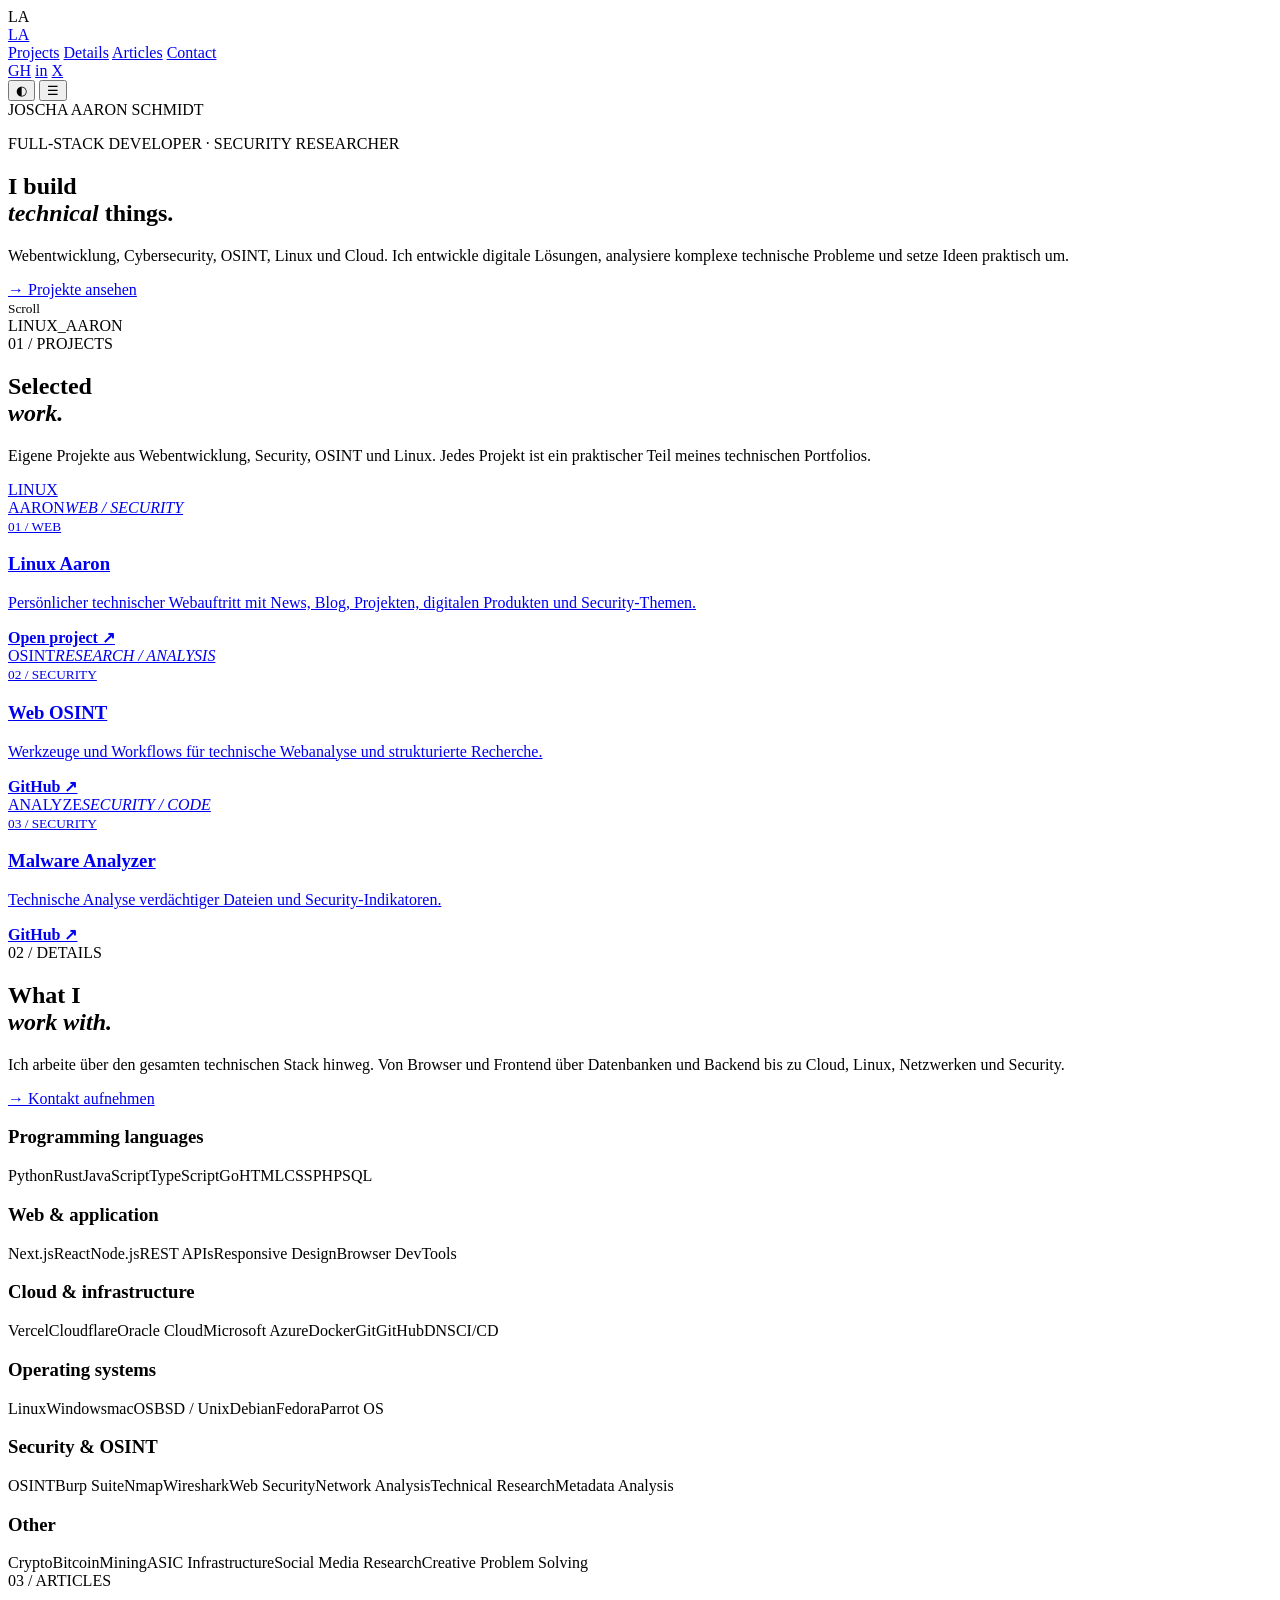
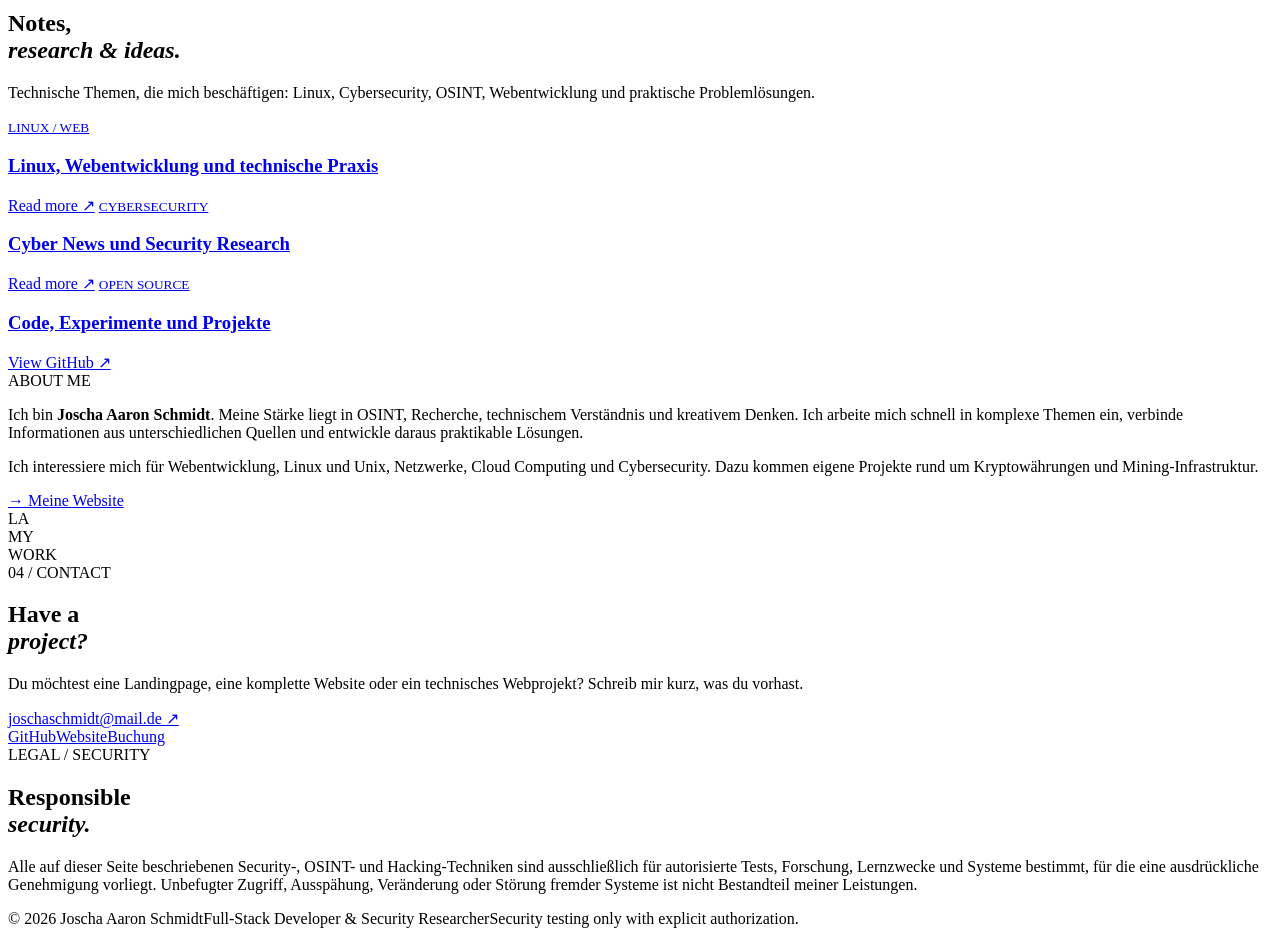
==== index.html @ 1fdc3115 "Add portfolio website" ====
<!doctype html>
<html lang="de">
<head>
  <meta charset="utf-8">
  <meta name="viewport" content="width=device-width,initial-scale=1">
  <meta name="theme-color" content="#101112">
  <meta name="description" content="Joscha Aaron Schmidt — Full-Stack Developer & Security Researcher. Webentwicklung, OSINT, Linux, Cloud und Cybersecurity.">
  <meta name="author" content="Joscha Aaron Schmidt">
  <meta property="og:title" content="Joscha Aaron Schmidt — Full-Stack Developer & Security Researcher">
  <meta property="og:description" content="Webentwicklung, Cybersecurity, OSINT, Linux, Cloud und technische Projekte.">
  <meta property="og:type" content="website">
  <title>Joscha Aaron Schmidt — Full-Stack Developer & Security Researcher</title>
  <link rel="stylesheet" href="style.css">
</head>
<body>
  <div class="loader" aria-hidden="true"><span>LA</span></div>
  <div class="grain" aria-hidden="true"></div>

  <aside class="sidebar">
    <a class="logo" href="#home" aria-label="Startseite">LA</a>
    <nav class="side-nav" aria-label="Navigation">
      <a class="active" href="#projects"><span>Projects</span></a>
      <a href="#details"><span>Details</span></a>
      <a href="#articles"><span>Articles</span></a>
      <a href="#contact"><span>Contact</span></a>
    </nav>
    <div class="socials">
      <a href="https://github.com/linuxaaron" target="_blank" rel="noopener noreferrer" aria-label="GitHub">GH</a>
      <a href="https://www.linkedin.com/" target="_blank" rel="noopener noreferrer" aria-label="LinkedIn">in</a>
      <a href="https://x.com/" target="_blank" rel="noopener noreferrer" aria-label="X">X</a>
    </div>
  </aside>

  <button class="theme-toggle" type="button" aria-label="Farbschema wechseln">◐</button>
  <button class="mobile-menu" type="button" aria-label="Menü öffnen" aria-expanded="false">☰</button>

  <main id="home">
    <section class="intro screen" aria-labelledby="intro-title">
      <div class="intro-name"><span>JOSCHA AARON SCHMIDT</span></div>
      <div class="intro-center">
        <p class="micro">FULL-STACK DEVELOPER · SECURITY RESEARCHER</p>
        <h1 id="intro-title">I build<br><em>technical</em> things.</h1>
        <p class="intro-copy">Webentwicklung, Cybersecurity, OSINT, Linux und Cloud. Ich entwickle digitale Lösungen, analysiere komplexe technische Probleme und setze Ideen praktisch um.</p>
        <a class="text-link" href="#projects">→ Projekte ansehen</a>
      </div>
      <div class="scroll-hint"><span></span><small>Scroll</small></div>
      <div class="vertical-word">LINUX_AARON</div>
    </section>

    <section id="projects" class="section projects">
      <div class="section-title"><span class="line"></span><span>01 / PROJECTS</span></div>
      <div class="section-grid">
        <div class="section-copy"><h2>Selected<br><em>work.</em></h2><p>Eigene Projekte aus Webentwicklung, Security, OSINT und Linux. Jedes Projekt ist ein praktischer Teil meines technischen Portfolios.</p></div>
        <div class="project-list">
          <a class="project project-main" href="https://linuxaaron.dpdns.org" target="_blank" rel="noopener noreferrer"><div class="project-art art-cyber"><span>LINUX<br>AARON</span><i>WEB / SECURITY</i></div><div class="project-meta"><small>01 / WEB</small><h3>Linux Aaron</h3><p>Persönlicher technischer Webauftritt mit News, Blog, Projekten, digitalen Produkten und Security-Themen.</p><b>Open project ↗</b></div></a>
          <a class="project" href="https://github.com/linuxaaron/web-osint" target="_blank" rel="noopener noreferrer"><div class="project-art art-osint"><span>OSINT</span><i>RESEARCH / ANALYSIS</i></div><div class="project-meta"><small>02 / SECURITY</small><h3>Web OSINT</h3><p>Werkzeuge und Workflows für technische Webanalyse und strukturierte Recherche.</p><b>GitHub ↗</b></div></a>
          <a class="project" href="https://github.com/linuxaaron/malware-analyzer" target="_blank" rel="noopener noreferrer"><div class="project-art art-malware"><span>ANALYZE</span><i>SECURITY / CODE</i></div><div class="project-meta"><small>03 / SECURITY</small><h3>Malware Analyzer</h3><p>Technische Analyse verdächtiger Dateien und Security-Indikatoren.</p><b>GitHub ↗</b></div></a>
        </div>
      </div>
    </section>

    <section id="details" class="section details">
      <div class="section-title"><span class="line"></span><span>02 / DETAILS</span></div>
      <div class="details-layout">
        <div><h2>What I<br><em>work with.</em></h2><p class="large-copy">Ich arbeite über den gesamten technischen Stack hinweg. Von Browser und Frontend über Datenbanken und Backend bis zu Cloud, Linux, Netzwerken und Security.</p><a class="text-link" href="#contact">→ Kontakt aufnehmen</a></div>
        <div class="skills">
          <div class="skill-block"><h3>Programming languages</h3><div class="skill-tags"><span>Python</span><span>Rust</span><span>JavaScript</span><span>TypeScript</span><span>Go</span><span>HTML</span><span>CSS</span><span>PHP</span><span>SQL</span></div></div>
          <div class="skill-block"><h3>Web & application</h3><div class="skill-tags"><span>Next.js</span><span>React</span><span>Node.js</span><span>REST APIs</span><span>Responsive Design</span><span>Browser DevTools</span></div></div>
          <div class="skill-block"><h3>Cloud & infrastructure</h3><div class="skill-tags"><span>Vercel</span><span>Cloudflare</span><span>Oracle Cloud</span><span>Microsoft Azure</span><span>Docker</span><span>Git</span><span>GitHub</span><span>DNS</span><span>CI/CD</span></div></div>
          <div class="skill-block"><h3>Operating systems</h3><div class="skill-tags"><span>Linux</span><span>Windows</span><span>macOS</span><span>BSD / Unix</span><span>Debian</span><span>Fedora</span><span>Parrot OS</span></div></div>
          <div class="skill-block"><h3>Security & OSINT</h3><div class="skill-tags"><span>OSINT</span><span>Burp Suite</span><span>Nmap</span><span>Wireshark</span><span>Web Security</span><span>Network Analysis</span><span>Technical Research</span><span>Metadata Analysis</span></div></div>
          <div class="skill-block"><h3>Other</h3><div class="skill-tags"><span>Crypto</span><span>Bitcoin</span><span>Mining</span><span>ASIC Infrastructure</span><span>Social Media Research</span><span>Creative Problem Solving</span></div></div>
        </div>
      </div>
    </section>

    <section id="articles" class="section articles">
      <div class="section-title"><span class="line"></span><span>03 / ARTICLES</span></div>
      <div class="article-layout">
        <div><h2>Notes,<br><em>research & ideas.</em></h2><p>Technische Themen, die mich beschäftigen: Linux, Cybersecurity, OSINT, Webentwicklung und praktische Problemlösungen.</p></div>
        <div class="article-list">
          <a href="https://linuxaaron.dpdns.org/blog" target="_blank" rel="noopener noreferrer"><small>LINUX / WEB</small><h3>Linux, Webentwicklung und technische Praxis</h3><span>Read more ↗</span></a>
          <a href="https://linuxaaron.dpdns.org/news" target="_blank" rel="noopener noreferrer"><small>CYBERSECURITY</small><h3>Cyber News und Security Research</h3><span>Read more ↗</span></a>
          <a href="https://github.com/linuxaaron" target="_blank" rel="noopener noreferrer"><small>OPEN SOURCE</small><h3>Code, Experimente und Projekte</h3><span>View GitHub ↗</span></a>
        </div>
      </div>
    </section>

    <section class="section about-me">
      <div class="about-layout"><div><div class="section-title"><span class="line"></span><span>ABOUT ME</span></div><p class="about-text">Ich bin <strong>Joscha Aaron Schmidt</strong>. Meine Stärke liegt in OSINT, Recherche, technischem Verständnis und kreativem Denken. Ich arbeite mich schnell in komplexe Themen ein, verbinde Informationen aus unterschiedlichen Quellen und entwickle daraus praktikable Lösungen.</p><p class="about-text">Ich interessiere mich für Webentwicklung, Linux und Unix, Netzwerke, Cloud Computing und Cybersecurity. Dazu kommen eigene Projekte rund um Kryptowährungen und Mining-Infrastruktur.</p><a class="text-link" href="https://joschaschmidt.com" target="_blank" rel="noopener noreferrer">→ Meine Website</a></div><div class="portrait-card"><div class="portrait-placeholder"><span>LA</span></div><div class="portrait-word">MY<br>WORK</div></div></div>
    </section>

    <section id="contact" class="section contact"><div class="contact-inner"><div class="section-title"><span class="line"></span><span>04 / CONTACT</span></div><h2>Have a<br><em>project?</em></h2><p>Du möchtest eine Landingpage, eine komplette Website oder ein technisches Webprojekt? Schreib mir kurz, was du vorhast.</p><a class="contact-link" href="mailto:joschaschmidt@mail.de">joschaschmidt@mail.de <span>↗</span></a><div class="contact-links"><a href="https://github.com/linuxaaron" target="_blank" rel="noopener noreferrer">GitHub</a><a href="https://joschaschmidt.com" target="_blank" rel="noopener noreferrer">Website</a><a href="https://linuxaaron.dpdns.org/buchung" target="_blank" rel="noopener noreferrer">Buchung</a></div></div></section>

    <section class="legal"><div class="section-title"><span class="line"></span><span>LEGAL / SECURITY</span></div><h2>Responsible<br><em>security.</em></h2><p>Alle auf dieser Seite beschriebenen Security-, OSINT- und Hacking-Techniken sind ausschließlich für autorisierte Tests, Forschung, Lernzwecke und Systeme bestimmt, für die eine ausdrückliche Genehmigung vorliegt. Unbefugter Zugriff, Ausspähung, Veränderung oder Störung fremder Systeme ist nicht Bestandteil meiner Leistungen.</p></section>

    <footer class="footer"><span>© 2026 Joscha Aaron Schmidt</span><span>Full-Stack Developer & Security Researcher</span><span>Security testing only with explicit authorization.</span></footer>
  </main>
  <script src="script.js"></script>
</body>
</html>
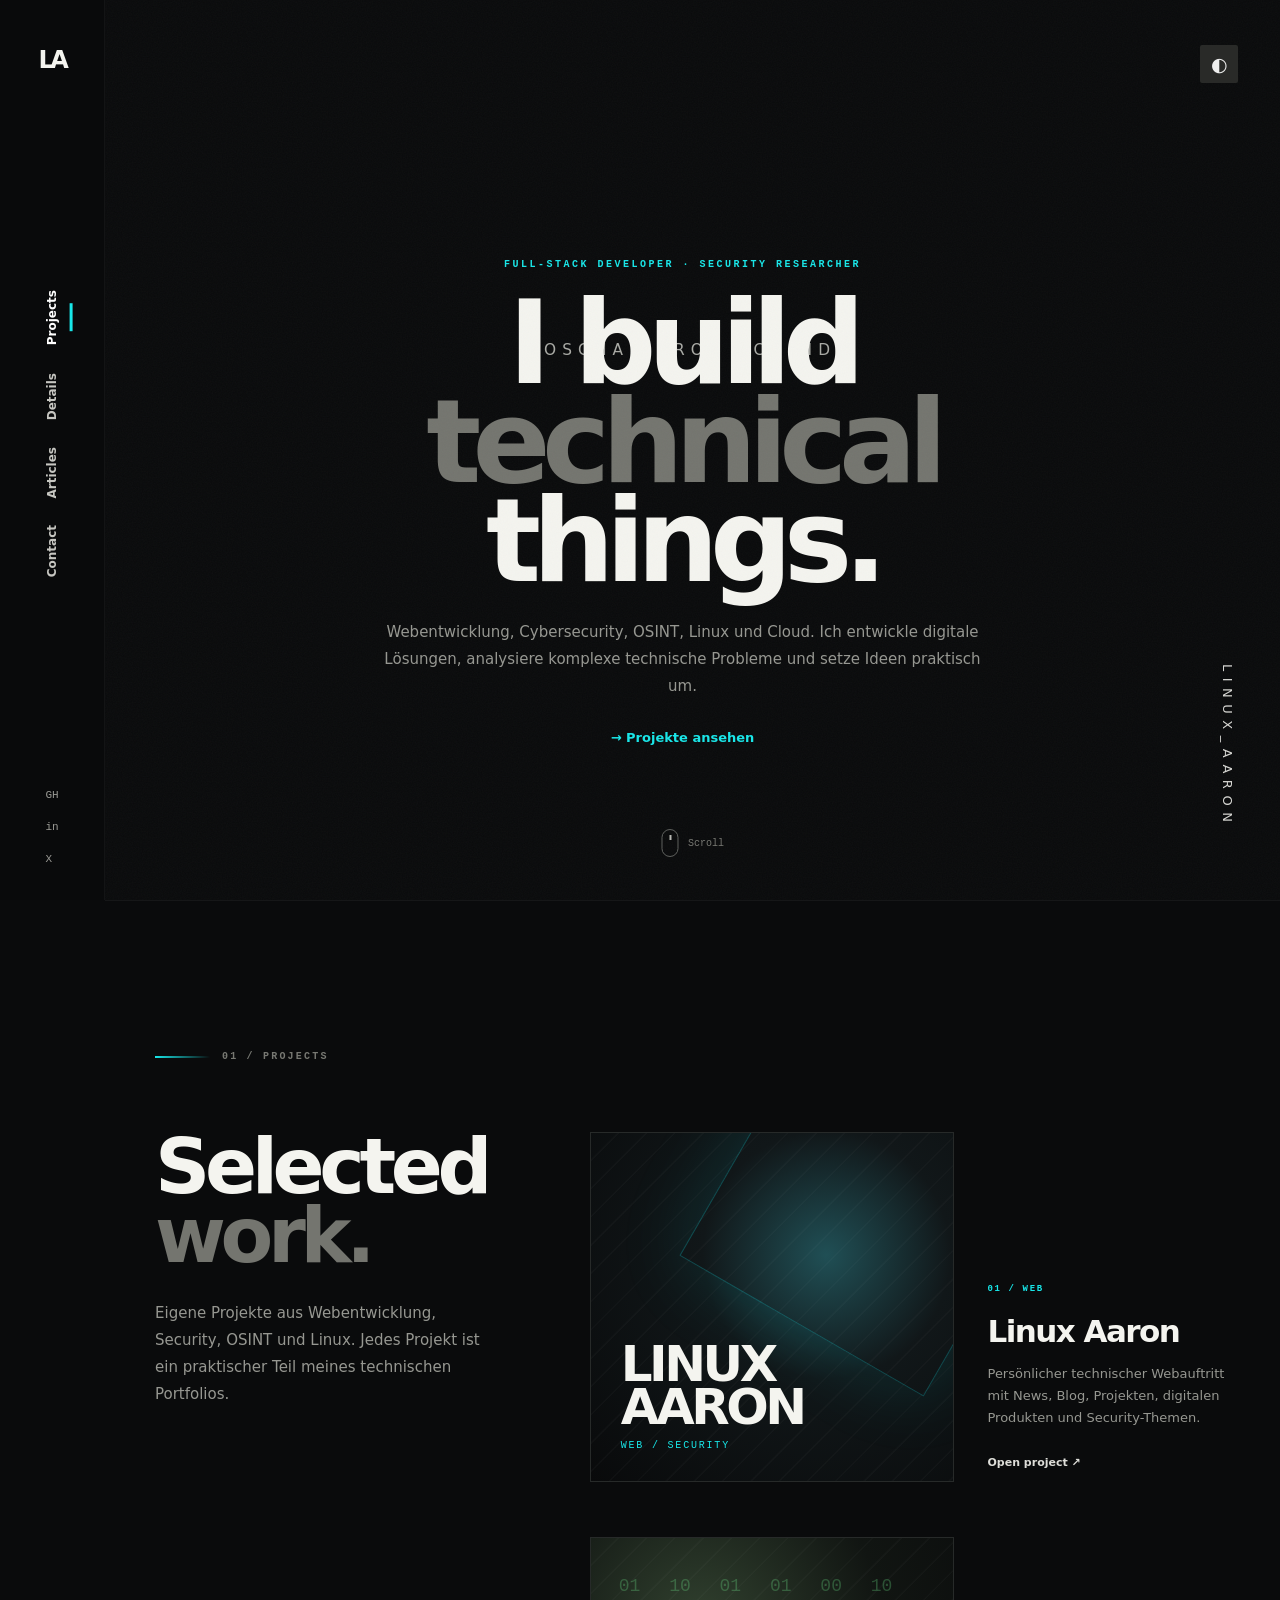
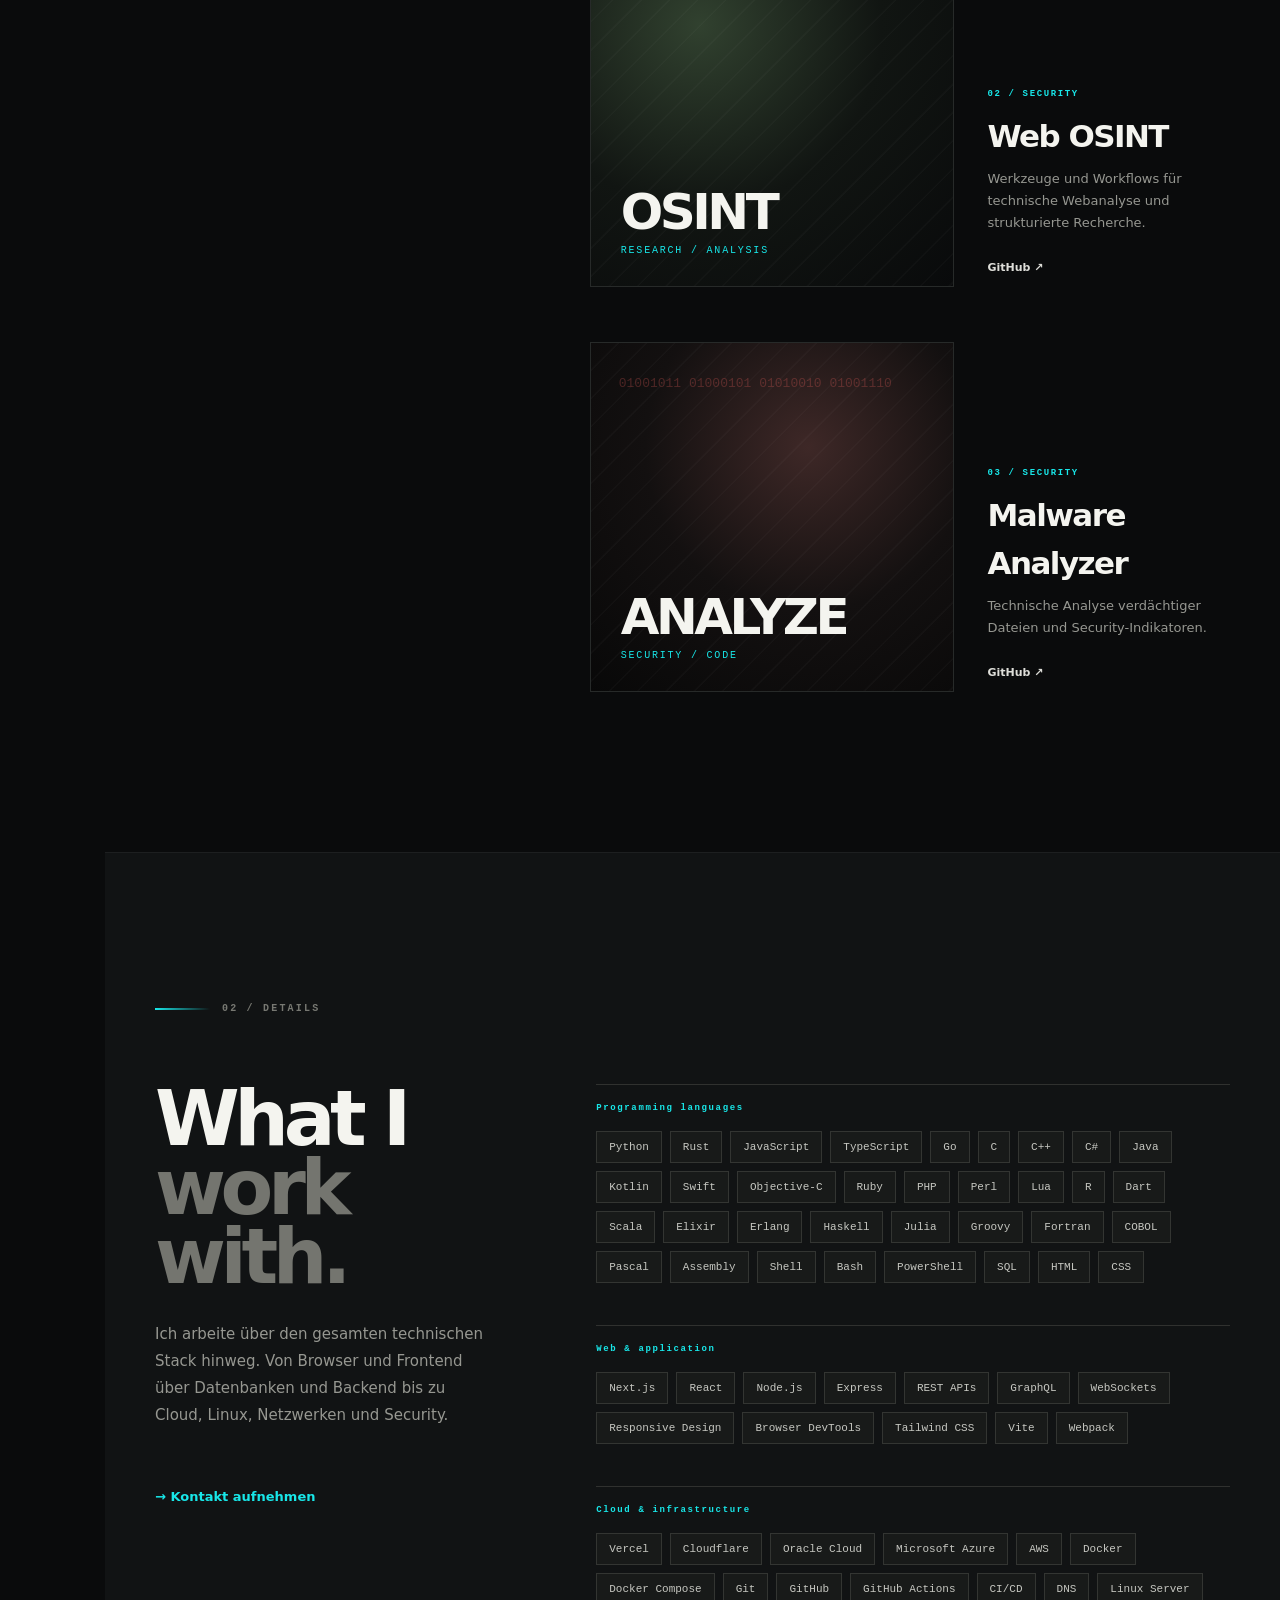
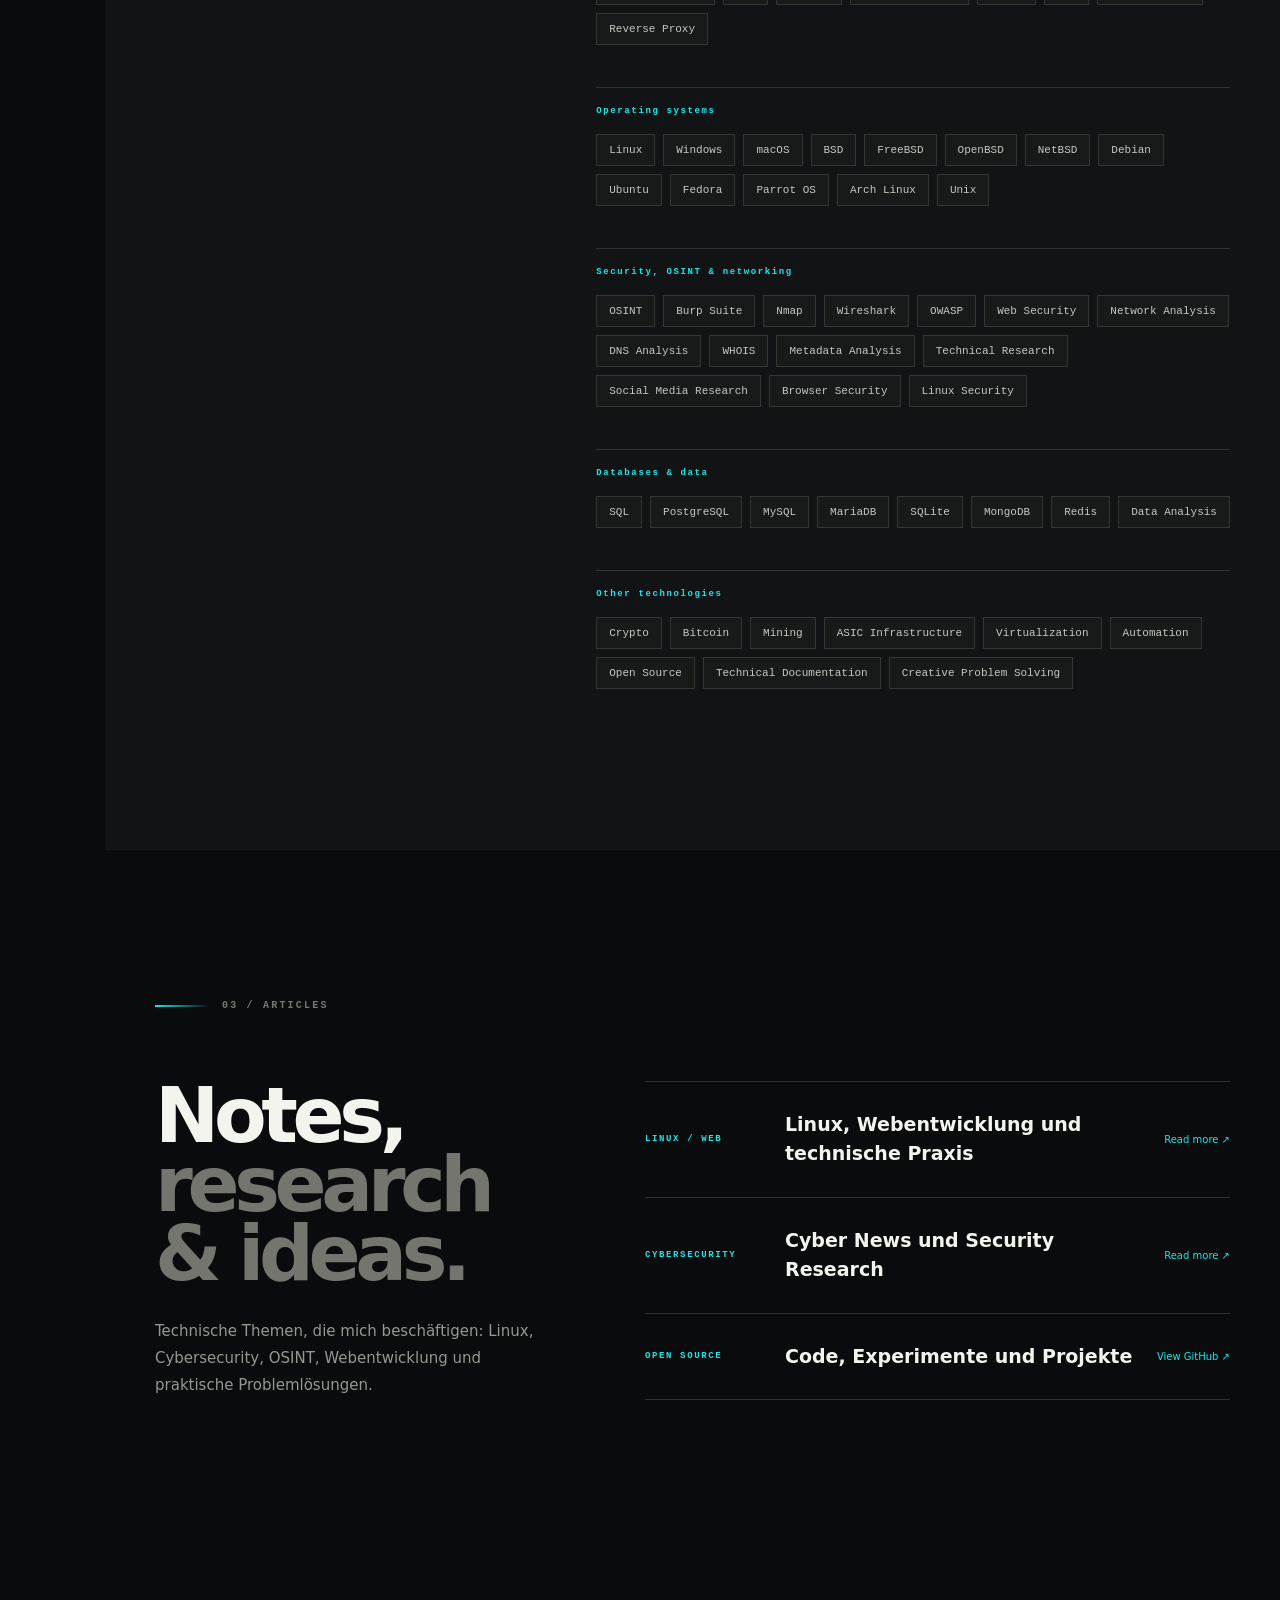
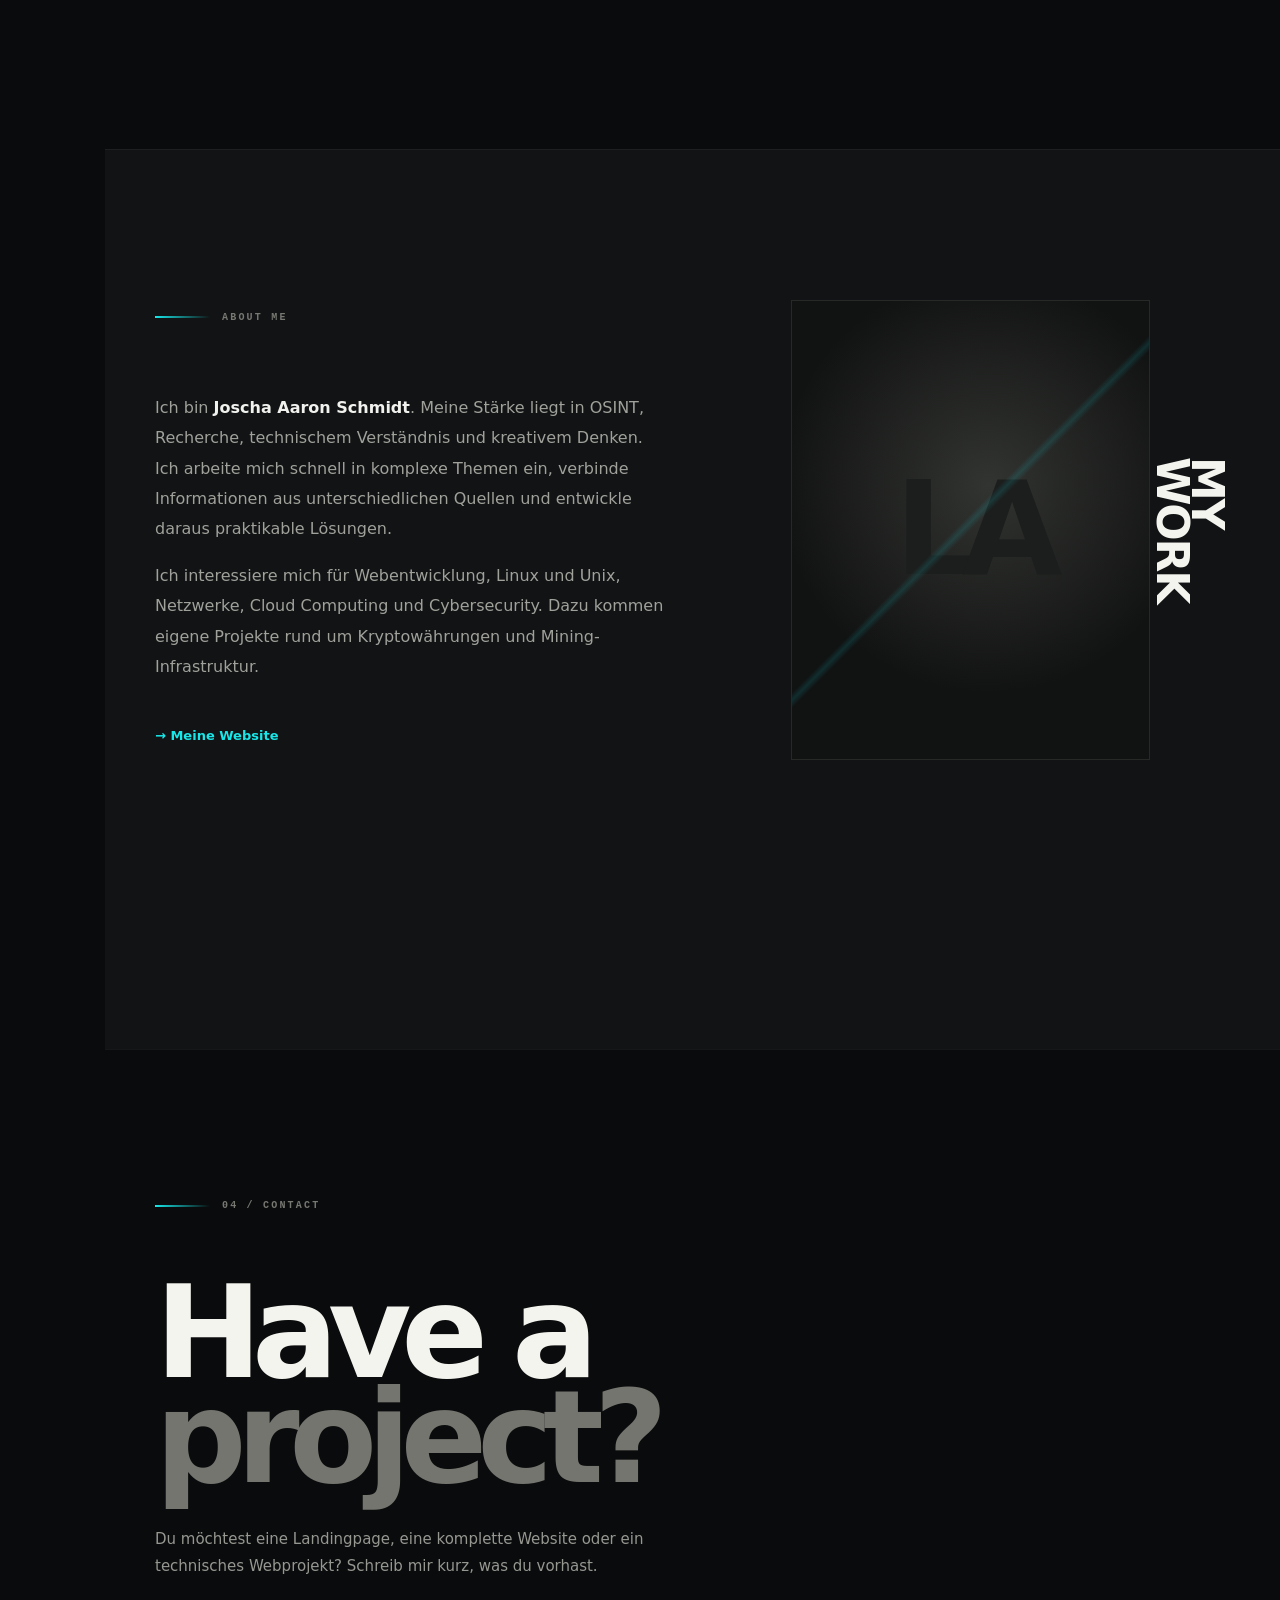
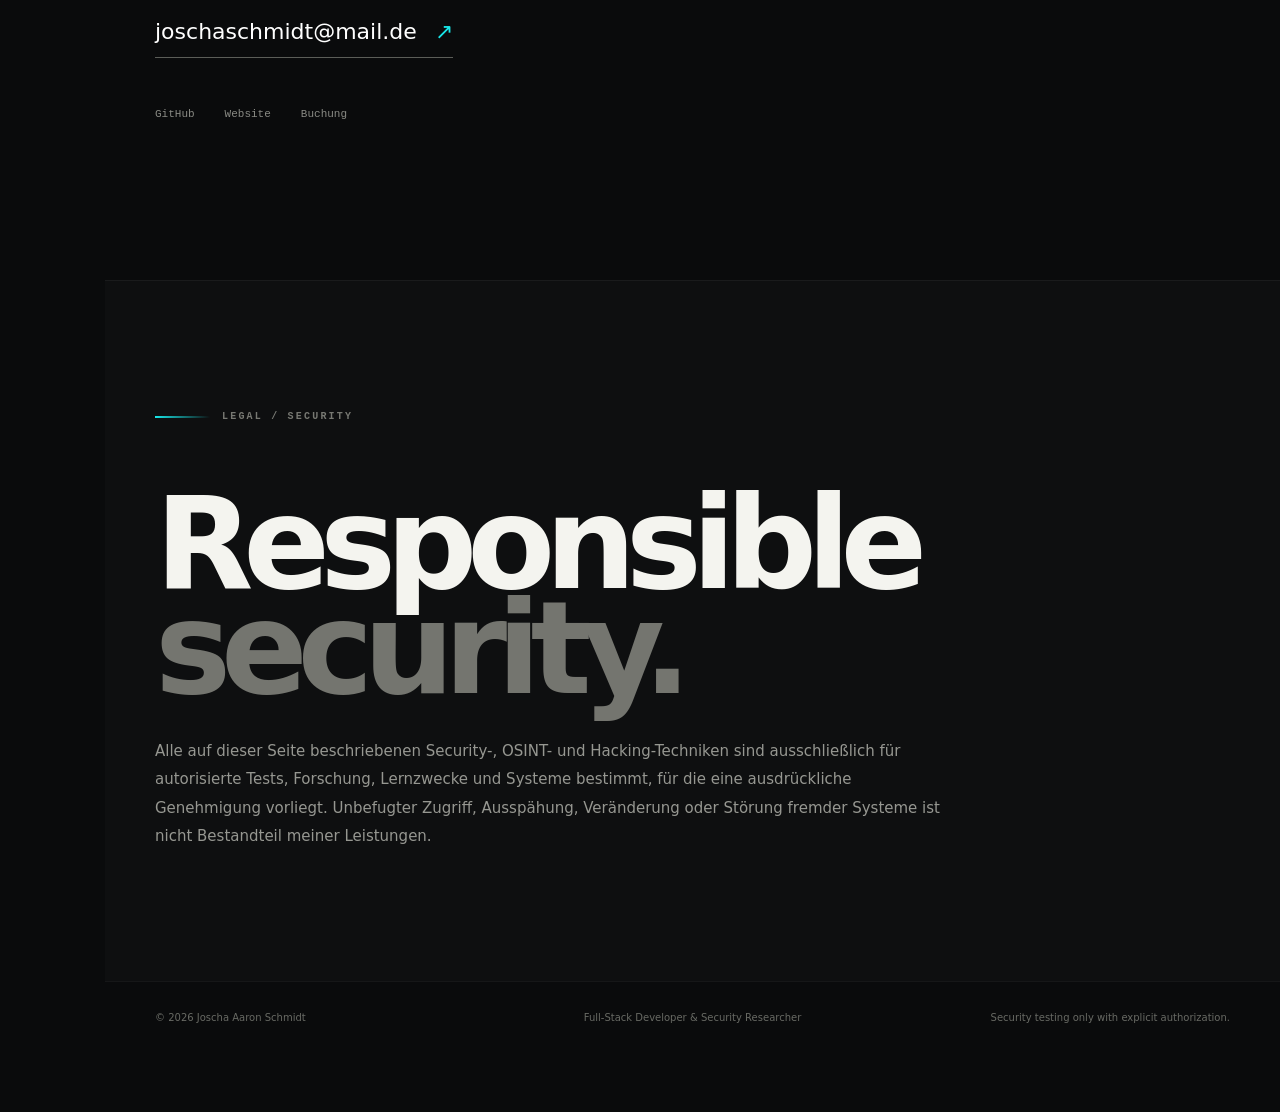
==== commit 71beecd0: "feat: expand complete technology stack and portfolio content" ====
--- a/index.html
+++ b/index.html
@@ -1,101 +1,27 @@
 <!doctype html>
 <html lang="de">
 <head>
-  <meta charset="utf-8">
-  <meta name="viewport" content="width=device-width,initial-scale=1">
-  <meta name="theme-color" content="#101112">
-  <meta name="description" content="Joscha Aaron Schmidt — Full-Stack Developer & Security Researcher. Webentwicklung, OSINT, Linux, Cloud und Cybersecurity.">
-  <meta name="author" content="Joscha Aaron Schmidt">
-  <meta property="og:title" content="Joscha Aaron Schmidt — Full-Stack Developer & Security Researcher">
-  <meta property="og:description" content="Webentwicklung, Cybersecurity, OSINT, Linux, Cloud und technische Projekte.">
-  <meta property="og:type" content="website">
-  <title>Joscha Aaron Schmidt — Full-Stack Developer & Security Researcher</title>
-  <link rel="stylesheet" href="style.css">
+<meta charset="utf-8"><meta name="viewport" content="width=device-width,initial-scale=1"><meta name="theme-color" content="#0a0b0c"><meta name="description" content="Joscha Aaron Schmidt — Full-Stack Developer & Security Researcher. Webentwicklung, OSINT, Linux, Cloud und Cybersecurity."><meta name="author" content="Joscha Aaron Schmidt"><meta property="og:title" content="Joscha Aaron Schmidt — Full-Stack Developer & Security Researcher"><meta property="og:description" content="Webentwicklung, Cybersecurity, OSINT, Linux, Cloud und technische Projekte."><meta property="og:type" content="website"><title>Joscha Aaron Schmidt — Full-Stack Developer & Security Researcher</title><link rel="stylesheet" href="style.css">
 </head>
 <body>
-  <div class="loader" aria-hidden="true"><span>LA</span></div>
-  <div class="grain" aria-hidden="true"></div>
-
-  <aside class="sidebar">
-    <a class="logo" href="#home" aria-label="Startseite">LA</a>
-    <nav class="side-nav" aria-label="Navigation">
-      <a class="active" href="#projects"><span>Projects</span></a>
-      <a href="#details"><span>Details</span></a>
-      <a href="#articles"><span>Articles</span></a>
-      <a href="#contact"><span>Contact</span></a>
-    </nav>
-    <div class="socials">
-      <a href="https://github.com/linuxaaron" target="_blank" rel="noopener noreferrer" aria-label="GitHub">GH</a>
-      <a href="https://www.linkedin.com/" target="_blank" rel="noopener noreferrer" aria-label="LinkedIn">in</a>
-      <a href="https://x.com/" target="_blank" rel="noopener noreferrer" aria-label="X">X</a>
-    </div>
-  </aside>
-
-  <button class="theme-toggle" type="button" aria-label="Farbschema wechseln">◐</button>
-  <button class="mobile-menu" type="button" aria-label="Menü öffnen" aria-expanded="false">☰</button>
-
-  <main id="home">
-    <section class="intro screen" aria-labelledby="intro-title">
-      <div class="intro-name"><span>JOSCHA AARON SCHMIDT</span></div>
-      <div class="intro-center">
-        <p class="micro">FULL-STACK DEVELOPER · SECURITY RESEARCHER</p>
-        <h1 id="intro-title">I build<br><em>technical</em> things.</h1>
-        <p class="intro-copy">Webentwicklung, Cybersecurity, OSINT, Linux und Cloud. Ich entwickle digitale Lösungen, analysiere komplexe technische Probleme und setze Ideen praktisch um.</p>
-        <a class="text-link" href="#projects">→ Projekte ansehen</a>
-      </div>
-      <div class="scroll-hint"><span></span><small>Scroll</small></div>
-      <div class="vertical-word">LINUX_AARON</div>
-    </section>
-
-    <section id="projects" class="section projects">
-      <div class="section-title"><span class="line"></span><span>01 / PROJECTS</span></div>
-      <div class="section-grid">
-        <div class="section-copy"><h2>Selected<br><em>work.</em></h2><p>Eigene Projekte aus Webentwicklung, Security, OSINT und Linux. Jedes Projekt ist ein praktischer Teil meines technischen Portfolios.</p></div>
-        <div class="project-list">
-          <a class="project project-main" href="https://linuxaaron.dpdns.org" target="_blank" rel="noopener noreferrer"><div class="project-art art-cyber"><span>LINUX<br>AARON</span><i>WEB / SECURITY</i></div><div class="project-meta"><small>01 / WEB</small><h3>Linux Aaron</h3><p>Persönlicher technischer Webauftritt mit News, Blog, Projekten, digitalen Produkten und Security-Themen.</p><b>Open project ↗</b></div></a>
-          <a class="project" href="https://github.com/linuxaaron/web-osint" target="_blank" rel="noopener noreferrer"><div class="project-art art-osint"><span>OSINT</span><i>RESEARCH / ANALYSIS</i></div><div class="project-meta"><small>02 / SECURITY</small><h3>Web OSINT</h3><p>Werkzeuge und Workflows für technische Webanalyse und strukturierte Recherche.</p><b>GitHub ↗</b></div></a>
-          <a class="project" href="https://github.com/linuxaaron/malware-analyzer" target="_blank" rel="noopener noreferrer"><div class="project-art art-malware"><span>ANALYZE</span><i>SECURITY / CODE</i></div><div class="project-meta"><small>03 / SECURITY</small><h3>Malware Analyzer</h3><p>Technische Analyse verdächtiger Dateien und Security-Indikatoren.</p><b>GitHub ↗</b></div></a>
-        </div>
-      </div>
-    </section>
-
-    <section id="details" class="section details">
-      <div class="section-title"><span class="line"></span><span>02 / DETAILS</span></div>
-      <div class="details-layout">
-        <div><h2>What I<br><em>work with.</em></h2><p class="large-copy">Ich arbeite über den gesamten technischen Stack hinweg. Von Browser und Frontend über Datenbanken und Backend bis zu Cloud, Linux, Netzwerken und Security.</p><a class="text-link" href="#contact">→ Kontakt aufnehmen</a></div>
-        <div class="skills">
-          <div class="skill-block"><h3>Programming languages</h3><div class="skill-tags"><span>Python</span><span>Rust</span><span>JavaScript</span><span>TypeScript</span><span>Go</span><span>HTML</span><span>CSS</span><span>PHP</span><span>SQL</span></div></div>
-          <div class="skill-block"><h3>Web & application</h3><div class="skill-tags"><span>Next.js</span><span>React</span><span>Node.js</span><span>REST APIs</span><span>Responsive Design</span><span>Browser DevTools</span></div></div>
-          <div class="skill-block"><h3>Cloud & infrastructure</h3><div class="skill-tags"><span>Vercel</span><span>Cloudflare</span><span>Oracle Cloud</span><span>Microsoft Azure</span><span>Docker</span><span>Git</span><span>GitHub</span><span>DNS</span><span>CI/CD</span></div></div>
-          <div class="skill-block"><h3>Operating systems</h3><div class="skill-tags"><span>Linux</span><span>Windows</span><span>macOS</span><span>BSD / Unix</span><span>Debian</span><span>Fedora</span><span>Parrot OS</span></div></div>
-          <div class="skill-block"><h3>Security & OSINT</h3><div class="skill-tags"><span>OSINT</span><span>Burp Suite</span><span>Nmap</span><span>Wireshark</span><span>Web Security</span><span>Network Analysis</span><span>Technical Research</span><span>Metadata Analysis</span></div></div>
-          <div class="skill-block"><h3>Other</h3><div class="skill-tags"><span>Crypto</span><span>Bitcoin</span><span>Mining</span><span>ASIC Infrastructure</span><span>Social Media Research</span><span>Creative Problem Solving</span></div></div>
-        </div>
-      </div>
-    </section>
-
-    <section id="articles" class="section articles">
-      <div class="section-title"><span class="line"></span><span>03 / ARTICLES</span></div>
-      <div class="article-layout">
-        <div><h2>Notes,<br><em>research & ideas.</em></h2><p>Technische Themen, die mich beschäftigen: Linux, Cybersecurity, OSINT, Webentwicklung und praktische Problemlösungen.</p></div>
-        <div class="article-list">
-          <a href="https://linuxaaron.dpdns.org/blog" target="_blank" rel="noopener noreferrer"><small>LINUX / WEB</small><h3>Linux, Webentwicklung und technische Praxis</h3><span>Read more ↗</span></a>
-          <a href="https://linuxaaron.dpdns.org/news" target="_blank" rel="noopener noreferrer"><small>CYBERSECURITY</small><h3>Cyber News und Security Research</h3><span>Read more ↗</span></a>
-          <a href="https://github.com/linuxaaron" target="_blank" rel="noopener noreferrer"><small>OPEN SOURCE</small><h3>Code, Experimente und Projekte</h3><span>View GitHub ↗</span></a>
-        </div>
-      </div>
-    </section>
-
-    <section class="section about-me">
-      <div class="about-layout"><div><div class="section-title"><span class="line"></span><span>ABOUT ME</span></div><p class="about-text">Ich bin <strong>Joscha Aaron Schmidt</strong>. Meine Stärke liegt in OSINT, Recherche, technischem Verständnis und kreativem Denken. Ich arbeite mich schnell in komplexe Themen ein, verbinde Informationen aus unterschiedlichen Quellen und entwickle daraus praktikable Lösungen.</p><p class="about-text">Ich interessiere mich für Webentwicklung, Linux und Unix, Netzwerke, Cloud Computing und Cybersecurity. Dazu kommen eigene Projekte rund um Kryptowährungen und Mining-Infrastruktur.</p><a class="text-link" href="https://joschaschmidt.com" target="_blank" rel="noopener noreferrer">→ Meine Website</a></div><div class="portrait-card"><div class="portrait-placeholder"><span>LA</span></div><div class="portrait-word">MY<br>WORK</div></div></div>
-    </section>
-
-    <section id="contact" class="section contact"><div class="contact-inner"><div class="section-title"><span class="line"></span><span>04 / CONTACT</span></div><h2>Have a<br><em>project?</em></h2><p>Du möchtest eine Landingpage, eine komplette Website oder ein technisches Webprojekt? Schreib mir kurz, was du vorhast.</p><a class="contact-link" href="mailto:joschaschmidt@mail.de">joschaschmidt@mail.de <span>↗</span></a><div class="contact-links"><a href="https://github.com/linuxaaron" target="_blank" rel="noopener noreferrer">GitHub</a><a href="https://joschaschmidt.com" target="_blank" rel="noopener noreferrer">Website</a><a href="https://linuxaaron.dpdns.org/buchung" target="_blank" rel="noopener noreferrer">Buchung</a></div></div></section>
-
-    <section class="legal"><div class="section-title"><span class="line"></span><span>LEGAL / SECURITY</span></div><h2>Responsible<br><em>security.</em></h2><p>Alle auf dieser Seite beschriebenen Security-, OSINT- und Hacking-Techniken sind ausschließlich für autorisierte Tests, Forschung, Lernzwecke und Systeme bestimmt, für die eine ausdrückliche Genehmigung vorliegt. Unbefugter Zugriff, Ausspähung, Veränderung oder Störung fremder Systeme ist nicht Bestandteil meiner Leistungen.</p></section>
-
-    <footer class="footer"><span>© 2026 Joscha Aaron Schmidt</span><span>Full-Stack Developer & Security Researcher</span><span>Security testing only with explicit authorization.</span></footer>
-  </main>
-  <script src="script.js"></script>
-</body>
-</html>
+<div class="loader" aria-hidden="true"><span>LA</span></div><div class="grain" aria-hidden="true"></div>
+<aside class="sidebar"><a class="logo" href="#home" aria-label="Startseite">LA</a><nav class="side-nav" aria-label="Navigation"><a class="active" href="#projects"><span>Projects</span></a><a href="#details"><span>Details</span></a><a href="#articles"><span>Articles</span></a><a href="#contact"><span>Contact</span></a></nav><div class="socials"><a href="https://github.com/linuxaaron" target="_blank" rel="noopener noreferrer" aria-label="GitHub">GH</a><a href="https://www.linkedin.com/" target="_blank" rel="noopener noreferrer" aria-label="LinkedIn">in</a><a href="https://x.com/" target="_blank" rel="noopener noreferrer" aria-label="X">X</a></div></aside>
+<button class="theme-toggle" type="button" aria-label="Farbschema wechseln">◐</button><button class="mobile-menu" type="button" aria-label="Menü öffnen" aria-expanded="false">☰</button>
+<main id="home">
+<section class="intro screen" aria-labelledby="intro-title"><div class="intro-name"><span>JOSCHA AARON SCHMIDT</span></div><div class="intro-center"><p class="micro">FULL-STACK DEVELOPER · SECURITY RESEARCHER</p><h1 id="intro-title">I build<br><em>technical</em> things.</h1><p class="intro-copy">Webentwicklung, Cybersecurity, OSINT, Linux und Cloud. Ich entwickle digitale Lösungen, analysiere komplexe technische Probleme und setze Ideen praktisch um.</p><a class="text-link" href="#projects">→ Projekte ansehen</a></div><div class="scroll-hint"><span></span><small>Scroll</small></div><div class="vertical-word">LINUX_AARON</div></section>
+<section id="projects" class="section projects"><div class="section-title"><span class="line"></span><span>01 / PROJECTS</span></div><div class="section-grid"><div class="section-copy"><h2>Selected<br><em>work.</em></h2><p>Eigene Projekte aus Webentwicklung, Security, OSINT und Linux. Jedes Projekt ist ein praktischer Teil meines technischen Portfolios.</p></div><div class="project-list"><a class="project project-main" href="https://linuxaaron.dpdns.org" target="_blank" rel="noopener noreferrer"><div class="project-art art-cyber"><span>LINUX<br>AARON</span><i>WEB / SECURITY</i></div><div class="project-meta"><small>01 / WEB</small><h3>Linux Aaron</h3><p>Persönlicher technischer Webauftritt mit News, Blog, Projekten, digitalen Produkten und Security-Themen.</p><b>Open project ↗</b></div></a><a class="project" href="https://github.com/linuxaaron/web-osint" target="_blank" rel="noopener noreferrer"><div class="project-art art-osint"><span>OSINT</span><i>RESEARCH / ANALYSIS</i></div><div class="project-meta"><small>02 / SECURITY</small><h3>Web OSINT</h3><p>Werkzeuge und Workflows für technische Webanalyse und strukturierte Recherche.</p><b>GitHub ↗</b></div></a><a class="project" href="https://github.com/linuxaaron/malware-analyzer" target="_blank" rel="noopener noreferrer"><div class="project-art art-malware"><span>ANALYZE</span><i>SECURITY / CODE</i></div><div class="project-meta"><small>03 / SECURITY</small><h3>Malware Analyzer</h3><p>Technische Analyse verdächtiger Dateien und Security-Indikatoren.</p><b>GitHub ↗</b></div></a></div></div></section>
+<section id="details" class="section details"><div class="section-title"><span class="line"></span><span>02 / DETAILS</span></div><div class="details-layout"><div><h2>What I<br><em>work with.</em></h2><p class="large-copy">Ich arbeite über den gesamten technischen Stack hinweg. Von Browser und Frontend über Datenbanken und Backend bis zu Cloud, Linux, Netzwerken und Security.</p><a class="text-link" href="#contact">→ Kontakt aufnehmen</a></div><div class="skills">
+<div class="skill-block"><h3>Programming languages</h3><div class="skill-tags"><span>Python</span><span>Rust</span><span>JavaScript</span><span>TypeScript</span><span>Go</span><span>C</span><span>C++</span><span>C#</span><span>Java</span><span>Kotlin</span><span>Swift</span><span>Objective-C</span><span>Ruby</span><span>PHP</span><span>Perl</span><span>Lua</span><span>R</span><span>Dart</span><span>Scala</span><span>Elixir</span><span>Erlang</span><span>Haskell</span><span>Julia</span><span>Groovy</span><span>Fortran</span><span>COBOL</span><span>Pascal</span><span>Assembly</span><span>Shell</span><span>Bash</span><span>PowerShell</span><span>SQL</span><span>HTML</span><span>CSS</span></div></div>
+<div class="skill-block"><h3>Web & application</h3><div class="skill-tags"><span>Next.js</span><span>React</span><span>Node.js</span><span>Express</span><span>REST APIs</span><span>GraphQL</span><span>WebSockets</span><span>Responsive Design</span><span>Browser DevTools</span><span>Tailwind CSS</span><span>Vite</span><span>Webpack</span></div></div>
+<div class="skill-block"><h3>Cloud & infrastructure</h3><div class="skill-tags"><span>Vercel</span><span>Cloudflare</span><span>Oracle Cloud</span><span>Microsoft Azure</span><span>AWS</span><span>Docker</span><span>Docker Compose</span><span>Git</span><span>GitHub</span><span>GitHub Actions</span><span>CI/CD</span><span>DNS</span><span>Linux Server</span><span>Reverse Proxy</span></div></div>
+<div class="skill-block"><h3>Operating systems</h3><div class="skill-tags"><span>Linux</span><span>Windows</span><span>macOS</span><span>BSD</span><span>FreeBSD</span><span>OpenBSD</span><span>NetBSD</span><span>Debian</span><span>Ubuntu</span><span>Fedora</span><span>Parrot OS</span><span>Arch Linux</span><span>Unix</span></div></div>
+<div class="skill-block"><h3>Security, OSINT & networking</h3><div class="skill-tags"><span>OSINT</span><span>Burp Suite</span><span>Nmap</span><span>Wireshark</span><span>OWASP</span><span>Web Security</span><span>Network Analysis</span><span>DNS Analysis</span><span>WHOIS</span><span>Metadata Analysis</span><span>Technical Research</span><span>Social Media Research</span><span>Browser Security</span><span>Linux Security</span></div></div>
+<div class="skill-block"><h3>Databases & data</h3><div class="skill-tags"><span>SQL</span><span>PostgreSQL</span><span>MySQL</span><span>MariaDB</span><span>SQLite</span><span>MongoDB</span><span>Redis</span><span>Data Analysis</span></div></div>
+<div class="skill-block"><h3>Other technologies</h3><div class="skill-tags"><span>Crypto</span><span>Bitcoin</span><span>Mining</span><span>ASIC Infrastructure</span><span>Virtualization</span><span>Automation</span><span>Open Source</span><span>Technical Documentation</span><span>Creative Problem Solving</span></div></div>
+</div></div></section>
+<section id="articles" class="section articles"><div class="section-title"><span class="line"></span><span>03 / ARTICLES</span></div><div class="article-layout"><div><h2>Notes,<br><em>research & ideas.</em></h2><p>Technische Themen, die mich beschäftigen: Linux, Cybersecurity, OSINT, Webentwicklung und praktische Problemlösungen.</p></div><div class="article-list"><a href="https://linuxaaron.dpdns.org/blog" target="_blank" rel="noopener noreferrer"><small>LINUX / WEB</small><h3>Linux, Webentwicklung und technische Praxis</h3><span>Read more ↗</span></a><a href="https://linuxaaron.dpdns.org/news" target="_blank" rel="noopener noreferrer"><small>CYBERSECURITY</small><h3>Cyber News und Security Research</h3><span>Read more ↗</span></a><a href="https://github.com/linuxaaron" target="_blank" rel="noopener noreferrer"><small>OPEN SOURCE</small><h3>Code, Experimente und Projekte</h3><span>View GitHub ↗</span></a></div></div></section>
+<section class="section about-me"><div class="about-layout"><div><div class="section-title"><span class="line"></span><span>ABOUT ME</span></div><p class="about-text">Ich bin <strong>Joscha Aaron Schmidt</strong>. Meine Stärke liegt in OSINT, Recherche, technischem Verständnis und kreativem Denken. Ich arbeite mich schnell in komplexe Themen ein, verbinde Informationen aus unterschiedlichen Quellen und entwickle daraus praktikable Lösungen.</p><p class="about-text">Ich interessiere mich für Webentwicklung, Linux und Unix, Netzwerke, Cloud Computing und Cybersecurity. Dazu kommen eigene Projekte rund um Kryptowährungen und Mining-Infrastruktur.</p><a class="text-link" href="https://joschaschmidt.com" target="_blank" rel="noopener noreferrer">→ Meine Website</a></div><div class="portrait-card"><div class="portrait-placeholder"><span>LA</span></div><div class="portrait-word">MY<br>WORK</div></div></div></section>
+<section id="contact" class="section contact"><div class="contact-inner"><div class="section-title"><span class="line"></span><span>04 / CONTACT</span></div><h2>Have a<br><em>project?</em></h2><p>Du möchtest eine Landingpage, eine komplette Website oder ein technisches Webprojekt? Schreib mir kurz, was du vorhast.</p><a class="contact-link" href="mailto:joschaschmidt@mail.de">joschaschmidt@mail.de <span>↗</span></a><div class="contact-links"><a href="https://github.com/linuxaaron" target="_blank" rel="noopener noreferrer">GitHub</a><a href="https://joschaschmidt.com" target="_blank" rel="noopener noreferrer">Website</a><a href="https://linuxaaron.dpdns.org/buchung" target="_blank" rel="noopener noreferrer">Buchung</a></div></div></section>
+<section class="legal"><div class="section-title"><span class="line"></span><span>LEGAL / SECURITY</span></div><h2>Responsible<br><em>security.</em></h2><p>Alle auf dieser Seite beschriebenen Security-, OSINT- und Hacking-Techniken sind ausschließlich für autorisierte Tests, Forschung, Lernzwecke und Systeme bestimmt, für die eine ausdrückliche Genehmigung vorliegt. Unbefugter Zugriff, Ausspähung, Veränderung oder Störung fremder Systeme ist nicht Bestandteil meiner Leistungen.</p></section>
+<footer class="footer"><span>© 2026 Joscha Aaron Schmidt</span><span>Full-Stack Developer & Security Researcher</span><span>Security testing only with explicit authorization.</span></footer>
+</main><script src="script.js"></script></body></html>
--- a/style.css
+++ b/style.css
@@ -0,0 +1,2 @@
+:root{--bg:#0a0b0c;--panel:#111314;--panel2:#151718;--text:#f4f4ef;--muted:#929690;--line:#292d2b;--cyan:#18e7e9;--max:1180px}*{box-sizing:border-box}html{scroll-behavior:smooth}body{margin:0;background:var(--bg);color:var(--text);font-family:Inter,ui-sans-serif,system-ui,-apple-system,BlinkMacSystemFont,"Segoe UI",sans-serif;line-height:1.55;overflow-x:hidden}a{color:inherit}.grain{position:fixed;inset:0;z-index:30;pointer-events:none;opacity:.035;background-image:url("data:image/svg+xml,%3Csvg xmlns='http://www.w3.org/2000/svg' width='180' height='180'%3E%3Cfilter id='n'%3E%3CfeTurbulence type='fractalNoise' baseFrequency='.8' numOctaves='3' stitchTiles='stitch'/%3E%3C/filter%3E%3Crect width='100%25' height='100%25' filter='url(%23n)'/%3E%3C/svg%3E")}.loader{position:fixed;inset:0;background:#0a0b0c;z-index:100;display:grid;place-items:center;animation:loaderOut 1s .7s forwards}.loader span{font-size:34px;font-weight:800;letter-spacing:-.08em;animation:pulse 1s ease}.sidebar{position:fixed;z-index:50;left:0;top:0;bottom:0;width:105px;display:flex;flex-direction:column;align-items:center;padding:42px 0 35px;border-right:1px solid rgba(255,255,255,.04);background:rgba(10,11,12,.94);backdrop-filter:blur(18px)}.logo{font-size:24px;font-weight:850;letter-spacing:-.14em;text-decoration:none}.side-nav{display:flex;flex-direction:column;gap:27px;margin:auto 0;align-items:center}.side-nav a{position:relative;text-decoration:none;color:#c6c6c1;font-size:12px;font-weight:600;writing-mode:vertical-rl;transform:rotate(180deg);transition:.25s}.side-nav a:before{content:"";position:absolute;left:-11px;top:50%;width:3px;height:0;background:var(--cyan);transition:.25s}.side-nav a:hover,.side-nav a.active{color:#fff}.side-nav a.active:before{height:28px;transform:translateY(-50%)}.socials{display:flex;flex-direction:column;gap:20px}.socials a{font:11px ui-monospace,SFMono-Regular,Menlo,monospace;color:#9b9b96;text-decoration:none}.socials a:hover{color:var(--cyan)}.theme-toggle{position:fixed;z-index:55;right:42px;top:45px;width:38px;height:38px;border:0;background:#292a28;color:#eee;border-radius:2px;font-size:19px;cursor:pointer}.theme-toggle:hover{background:var(--cyan);color:#101212}.mobile-menu{display:none}.screen{min-height:100vh;margin-left:105px}.intro{position:relative;display:grid;place-items:center;overflow:hidden}.intro-name{position:absolute;top:39%;left:50%;transform:translate(-50%,-50%);font-size:clamp(12px,1.2vw,18px);letter-spacing:.4em;color:#a9aaa5;white-space:nowrap}.intro-center{position:absolute;left:calc(50% - 10px);top:56%;transform:translate(-50%,-50%);width:min(650px,82vw);text-align:center}.micro{color:var(--cyan);font:600 10px ui-monospace,SFMono-Regular,Menlo,monospace;letter-spacing:.25em;margin:0 0 24px}.intro h1{font-size:clamp(60px,9vw,128px);line-height:.86;letter-spacing:-.075em;margin:0;font-weight:750}.intro h1 em,.section h2 em,.contact h2 em,.legal h2 em{font-style:normal;color:#74756f}.intro-copy{max-width:620px;margin:28px auto 0;color:#969791;font-size:15px;line-height:1.8}.text-link{display:inline-block;margin-top:28px;color:var(--cyan);font-size:13px;font-weight:650;text-decoration:none;transition:.25s}.text-link:hover{transform:translateX(6px)}.vertical-word{position:absolute;right:43px;bottom:72px;writing-mode:vertical-rl;font-size:13px;letter-spacing:.5em;color:#d8d8d4}.scroll-hint{position:absolute;bottom:43px;left:50%;transform:translateX(-50%);display:flex;align-items:center;gap:10px;color:#777872}.scroll-hint span{width:17px;height:28px;border:1px solid #5e605d;border-radius:20px;position:relative}.scroll-hint span:after{content:"";position:absolute;width:2px;height:5px;background:#b8b8b3;left:7px;top:5px;animation:scrollDot 1.5s infinite}.scroll-hint small{font:10px ui-monospace,SFMono-Regular,Menlo,monospace}.section{margin-left:105px;padding:150px max(50px,calc((100vw - 1180px)/2)) 160px;min-height:100vh;border-top:1px solid rgba(255,255,255,.05)}.section-title{display:flex;align-items:center;gap:12px;color:#777872;font:600 10px ui-monospace,SFMono-Regular,Menlo,monospace;letter-spacing:.22em;margin-bottom:70px}.line{display:block;width:55px;height:2px;background:linear-gradient(90deg,var(--cyan),transparent)}.section-grid,.details-layout,.article-layout,.about-layout{max-width:var(--max);margin:auto}.section-grid{display:grid;grid-template-columns:.7fr 1.3fr;gap:90px}.section h2{font-size:clamp(52px,6vw,84px);line-height:.9;letter-spacing:-.07em;margin:0;font-weight:720}.section-copy>p,.large-copy,.article-layout>div>p{color:#969791;max-width:430px;font-size:15px;line-height:1.8;margin:30px 0}.project-list{display:grid;gap:55px}.project{display:grid;grid-template-columns:1.2fr .8fr;gap:34px;text-decoration:none;transition:transform .35s ease}.project:hover{transform:translateY(-7px)}.project-art{height:350px;position:relative;overflow:hidden;display:flex;flex-direction:column;justify-content:flex-end;padding:30px;background:#181a1b;border:1px solid #272a29}.project-art:before{content:"";position:absolute;inset:0;background:repeating-linear-gradient(135deg,transparent 0 18px,rgba(255,255,255,.025) 19px 20px)}.project-art span{position:relative;z-index:1;font-size:50px;line-height:.85;letter-spacing:-.07em;font-weight:800}.project-art i{position:relative;z-index:1;margin-top:12px;color:var(--cyan);font:10px ui-monospace,SFMono-Regular,Menlo,monospace;letter-spacing:.18em;font-style:normal}.art-cyber{background:radial-gradient(circle at 65% 35%,#204f55,#111719 38%,#090a0b)}.art-cyber:after{content:"";position:absolute;width:280px;height:280px;right:-60px;top:-70px;border:1px solid rgba(17,232,240,.25);box-shadow:0 0 80px rgba(17,232,240,.13);transform:rotate(30deg)}.art-osint{background:radial-gradient(circle at 30% 25%,#31412f,#111512 50%,#090a0b)}.art-osint:after{content:"01 10 01 01 00 10";position:absolute;top:30px;left:28px;color:rgba(120,255,150,.25);font:18px monospace;word-spacing:18px;line-height:2}.art-malware{background:radial-gradient(circle at 60% 30%,#3e2827,#131010 50%,#080808)}.art-malware:after{content:"01001011 01000101 01010010 01001110";position:absolute;top:28px;left:28px;color:rgba(255,105,100,.25);font:13px monospace;line-height:2}.project-meta{align-self:end;padding-bottom:8px}.project-meta small,.skill-block h3,.article-list small{color:var(--cyan);font:600 9px ui-monospace,SFMono-Regular,Menlo,monospace;letter-spacing:.18em}.project-meta h3{font-size:31px;letter-spacing:-.05em;margin:8px 0}.project-meta p{color:#969791;font-size:13px;line-height:1.7;margin:0 0 20px}.project-meta b{font-size:11px;color:#deded9;font-weight:600}.details,.about-me{background:#111314}.details-layout{display:grid;grid-template-columns:.7fr 1.3fr;gap:100px}.skills{display:grid;gap:42px}.skill-block{border-top:1px solid #30312f;padding-top:18px}.skill-block h3{margin:0 0 18px}.skill-tags{display:flex;flex-wrap:wrap;gap:8px}.skill-tags span{border:1px solid #333532;background:#181a19;color:#c6c7c1;padding:9px 12px;font:11px ui-monospace,SFMono-Regular,Menlo,monospace;transition:.25s}.skill-tags span:hover{border-color:var(--cyan);color:var(--cyan);transform:translateY(-2px)}.article-layout{display:grid;grid-template-columns:.8fr 1.2fr;gap:100px}.article-list{border-top:1px solid #30312f}.article-list a{display:grid;grid-template-columns:120px 1fr auto;gap:20px;align-items:center;padding:28px 0;border-bottom:1px solid #30312f;text-decoration:none;transition:.25s}.article-list a:hover{padding-left:10px}.article-list h3{font-size:19px;margin:0;font-weight:600}.article-list span{color:var(--cyan);font-size:10px;white-space:nowrap}.about-layout{display:grid;grid-template-columns:1fr .85fr;gap:120px;align-items:center}.about-text{max-width:580px;color:#a0a19b;font-size:16px;line-height:1.9}.about-text strong{color:#f1f1ee}.portrait-card{height:460px;position:relative;display:flex}.portrait-placeholder{flex:1;background:radial-gradient(circle at 55% 40%,#323431,#111212 62%);display:grid;place-items:center;border:1px solid #272927;position:relative;overflow:hidden}.portrait-placeholder:before{content:"";position:absolute;inset:0;background:linear-gradient(135deg,transparent 48%,rgba(17,232,240,.13) 49%,transparent 50%)}.portrait-placeholder span{font-size:130px;font-weight:850;letter-spacing:-.12em;color:#1c1e1d}.portrait-word{width:80px;display:flex;align-items:center;justify-content:center;writing-mode:vertical-rl;font-size:44px;font-weight:800;line-height:.8;letter-spacing:-.05em}.contact{min-height:80vh;display:flex;align-items:center}.contact-inner{max-width:var(--max);width:100%;margin:auto}.contact h2,.legal h2{font-size:clamp(70px,10vw,140px);line-height:.82;letter-spacing:-.08em;margin:0}.contact-inner>p{max-width:550px;color:#969791;font-size:15px;line-height:1.8;margin:35px 0}.contact-link{display:inline-flex;gap:18px;align-items:center;color:#fff;text-decoration:none;font-size:22px;border-bottom:1px solid #5b5d58;padding-bottom:8px}.contact-link span{color:var(--cyan)}.contact-links{display:flex;gap:30px;margin-top:50px}.contact-links a{color:#898a84;text-decoration:none;font:11px ui-monospace,SFMono-Regular,Menlo,monospace}.contact-links a:hover{color:var(--cyan)}.legal{margin-left:105px;padding:130px max(50px,calc((100vw - 1180px)/2));background:#0e0f10;border-top:1px solid rgba(255,255,255,.05)}.legal p{max-width:800px;color:#969791;font-size:15px;line-height:1.9;margin:35px 0 0}.footer{margin-left:105px;border-top:1px solid rgba(255,255,255,.05);padding:28px 50px;display:grid;grid-template-columns:1fr 1fr 1fr;gap:20px;color:#686a64;font-size:10px}.footer span:nth-child(2){text-align:center}.footer span:last-child{text-align:right}.light{--bg:#f3f3f0;--text:#151615}.light .sidebar,.light .loader{background:rgba(243,243,240,.94);color:#151615}.light .logo,.light .side-nav a,.light .contact-link{color:#151615}.light .theme-toggle{background:#dedfd9;color:#151615}.light .project-art,.light .portrait-placeholder{background:#e6e7e1}.light .skill-tags span{background:#fff;color:#333}.light .details,.light .about-me{background:#ecece8}.light .legal{background:#e8e8e4}@keyframes loaderOut{to{opacity:0;visibility:hidden}}@keyframes pulse{50%{transform:scale(1.08);color:var(--cyan)}}@keyframes scrollDot{60%{transform:translateY(11px);opacity:0}}@media(max-width:900px){.sidebar{width:70px}.screen,.section,.legal,.footer{margin-left:70px}.section{padding-left:35px;padding-right:35px}.section-grid,.details-layout,.article-layout,.about-layout{grid-template-columns:1fr;gap:55px}.project{grid-template-columns:1fr}.project-art{height:320px}.portrait-card{height:400px}.intro-name{font-size:11px;letter-spacing:.28em}.vertical-word{right:20px}.theme-toggle{right:22px;top:22px}.section{min-height:auto;padding-top:100px;padding-bottom:110px}.footer{grid-template-columns:1fr}.footer span,.footer span:nth-child(2),.footer span:last-child{text-align:left}}@media(max-width:620px){.sidebar{display:none;width:100%;height:auto;bottom:auto;right:0;padding:78px 24px 28px;align-items:stretch;background:rgba(10,11,12,.98);border-right:0;border-bottom:1px solid var(--line)}.sidebar.mobile-open{display:flex}.sidebar.mobile-open .side-nav{display:flex}.sidebar.mobile-open .socials{display:flex}.sidebar .logo{position:absolute;top:20px;left:22px}.side-nav{display:none;margin:0;align-items:flex-start;gap:0}.side-nav a{writing-mode:horizontal-tb;transform:none;padding:14px 0;font-size:15px;width:100%;border-bottom:1px solid var(--line)}.side-nav a:before{left:-10px;top:50%;width:3px;height:0}.side-nav a.active:before{height:22px}.socials{display:none;flex-direction:row;margin-top:18px}.screen,.section,.legal,.footer{margin-left:0}.mobile-menu{display:block;position:fixed;z-index:70;right:20px;top:20px;width:40px;height:40px;background:#292a28;color:#fff;border:0;cursor:pointer}.theme-toggle{right:70px;top:20px}.intro-name{top:34%;white-space:normal;text-align:center;width:90%;font-size:10px;letter-spacing:.2em}.intro-center{top:52%;width:calc(100% - 36px)}.intro h1{font-size:clamp(50px,15vw,78px)}.intro-copy{font-size:14px}.vertical-word{display:none}.scroll-hint{bottom:25px}.section{padding:78px 20px}.section-title{margin-bottom:45px}.section h2{font-size:56px}.project-art{height:245px;padding:22px}.project-art span{font-size:38px}.project-meta h3{font-size:26px}.article-list a{grid-template-columns:1fr;gap:8px}.article-list span{justify-self:start}.portrait-card{height:300px}.portrait-word{width:55px;font-size:31px}.contact-link{font-size:16px;max-width:100%;overflow-wrap:anywhere}.contact-links{gap:18px;flex-wrap:wrap}.legal{padding:78px 20px}.legal h2{font-size:56px}.legal p{font-size:14px}.footer{padding:25px 20px;gap:12px}.footer span,.footer span:nth-child(2),.footer span:last-child{text-align:left;overflow-wrap:anywhere}}
+@media(prefers-reduced-motion:reduce){html{scroll-behavior:auto}.project,.text-link,.skill-tags span,.intro{transition:none}.scroll-hint span:after{animation:none}}
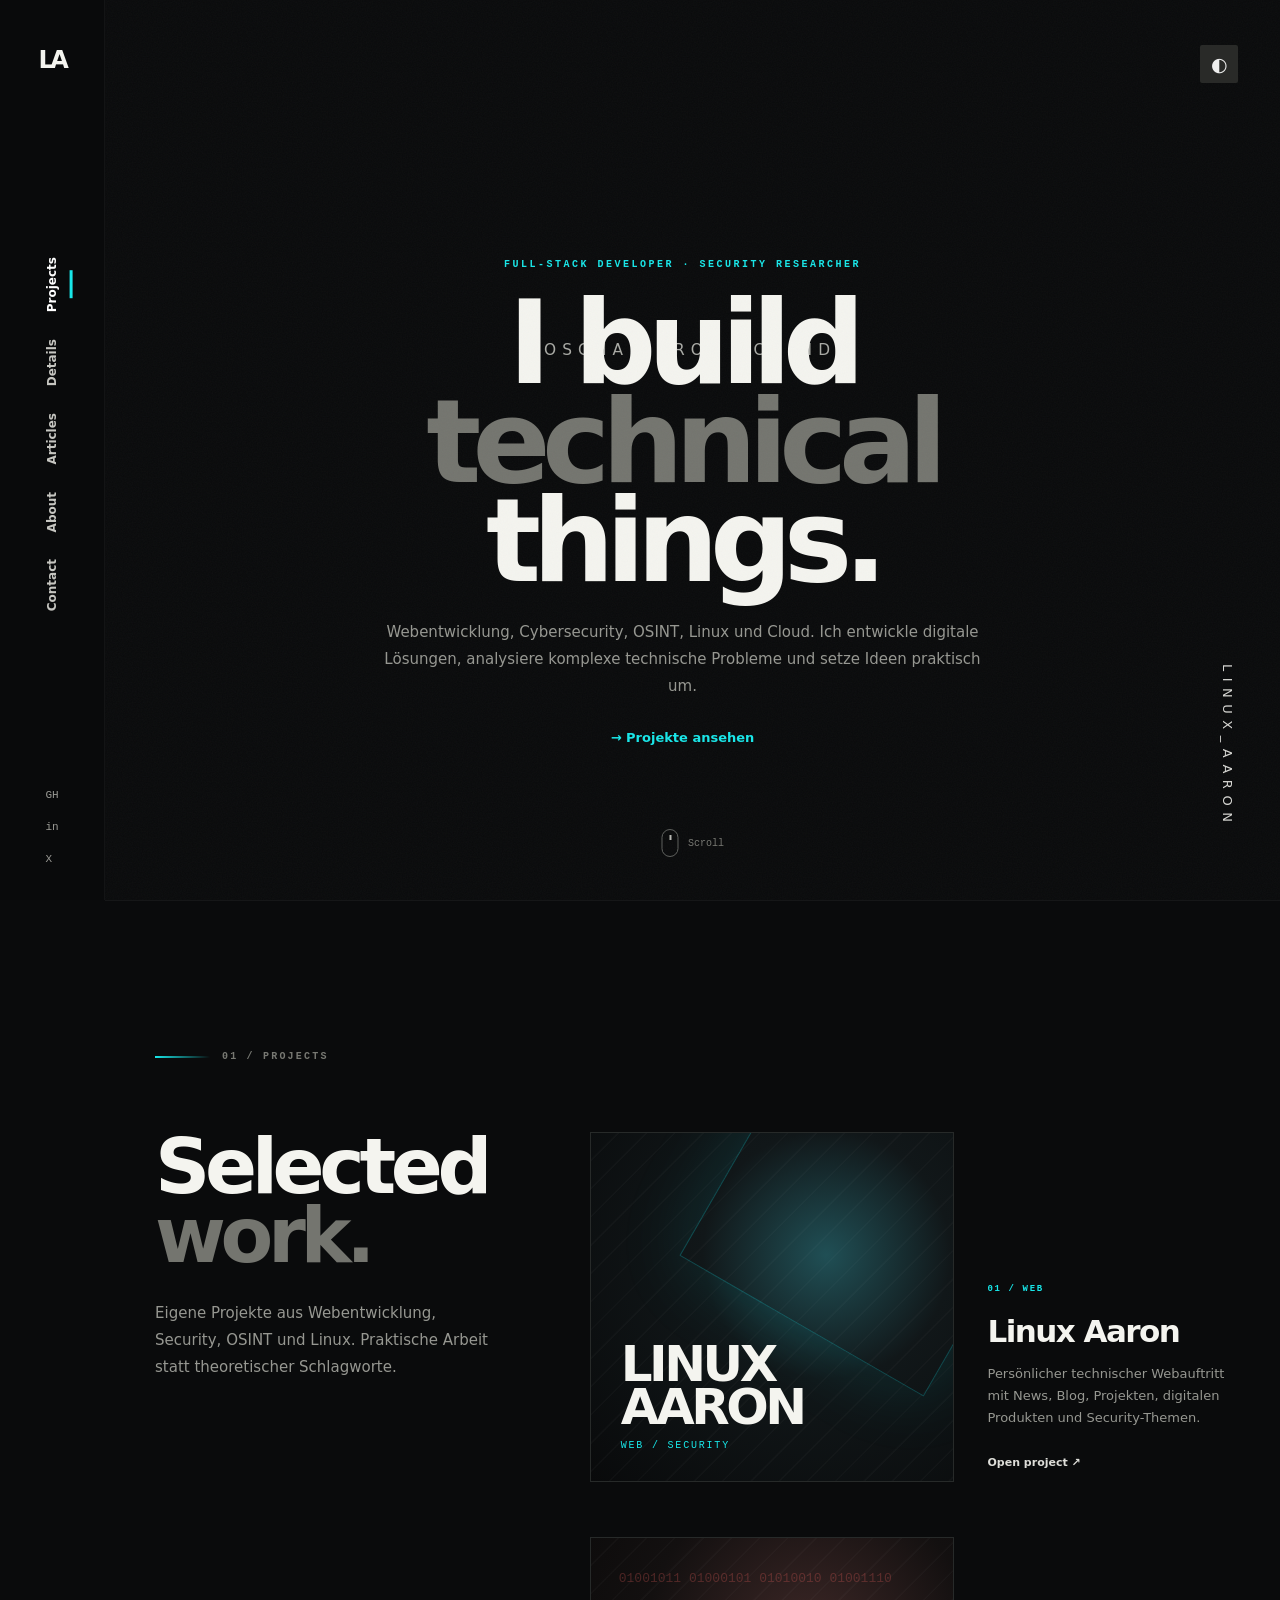
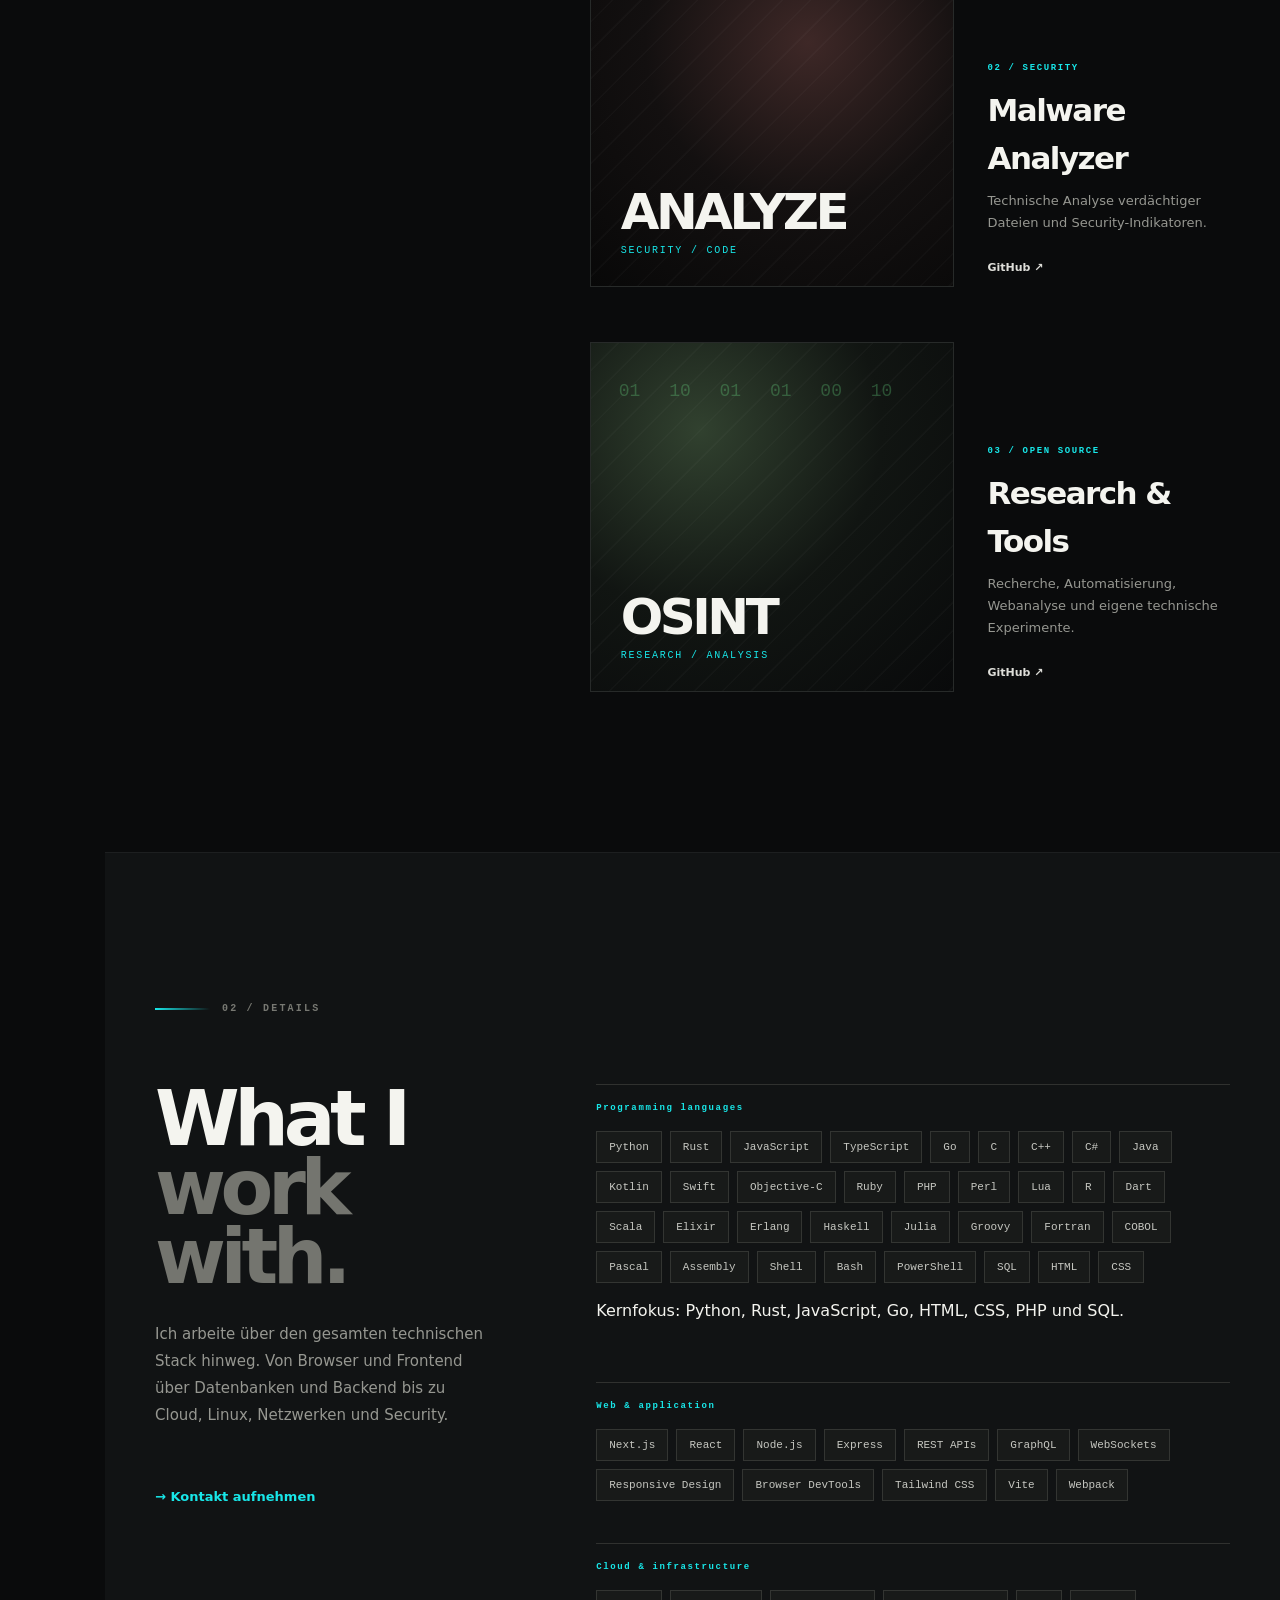
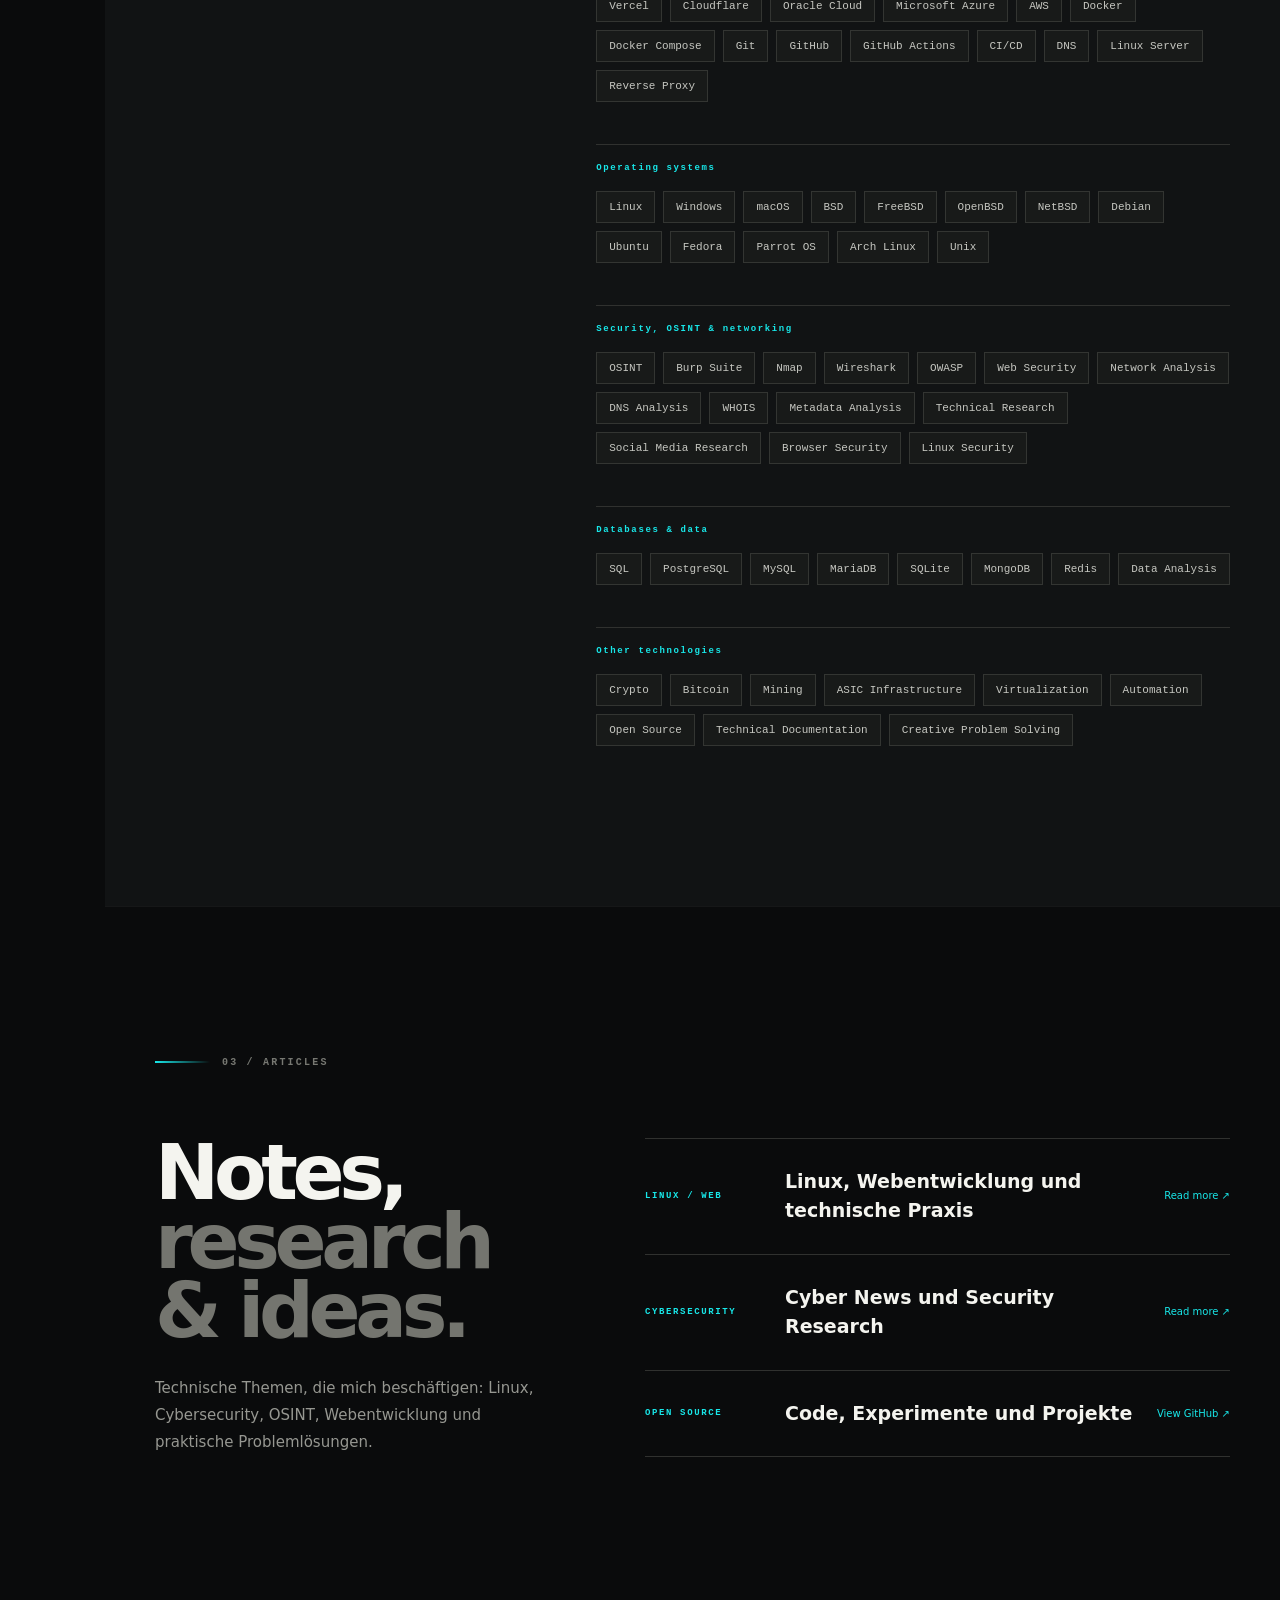
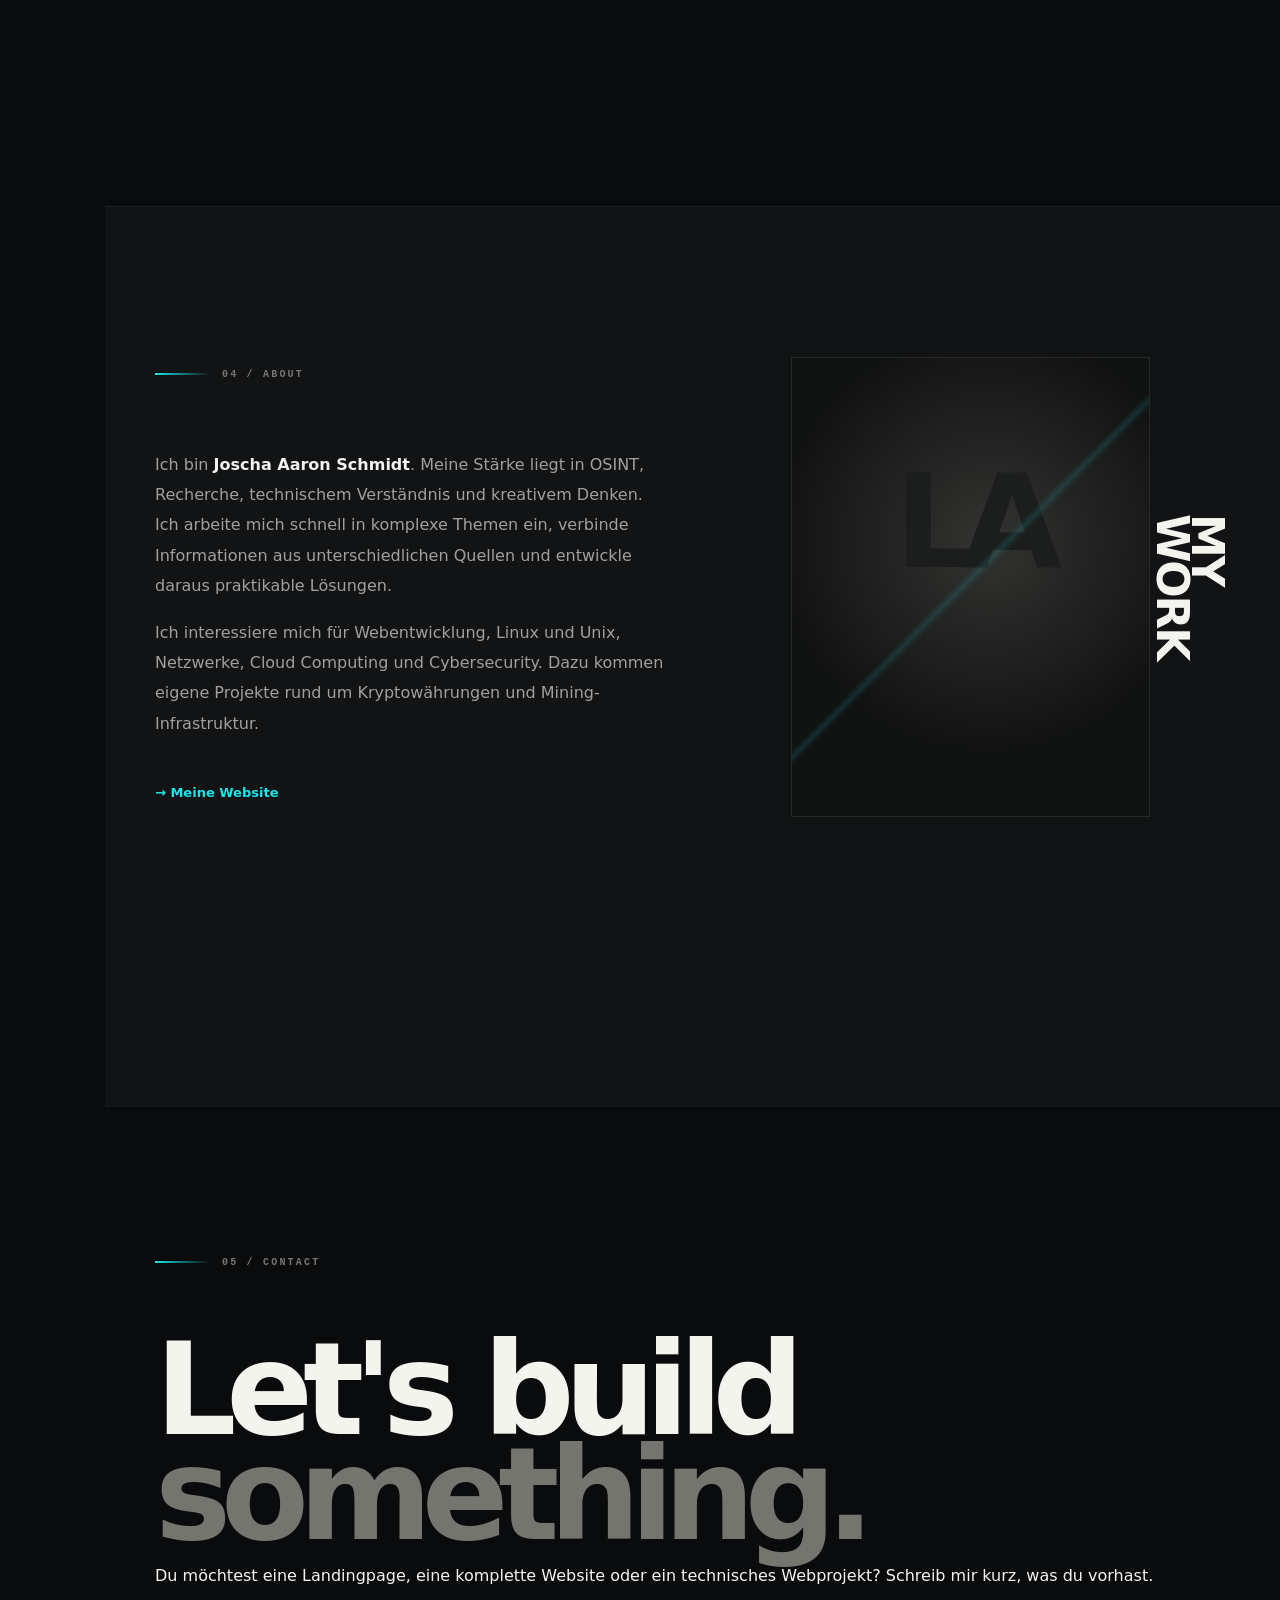
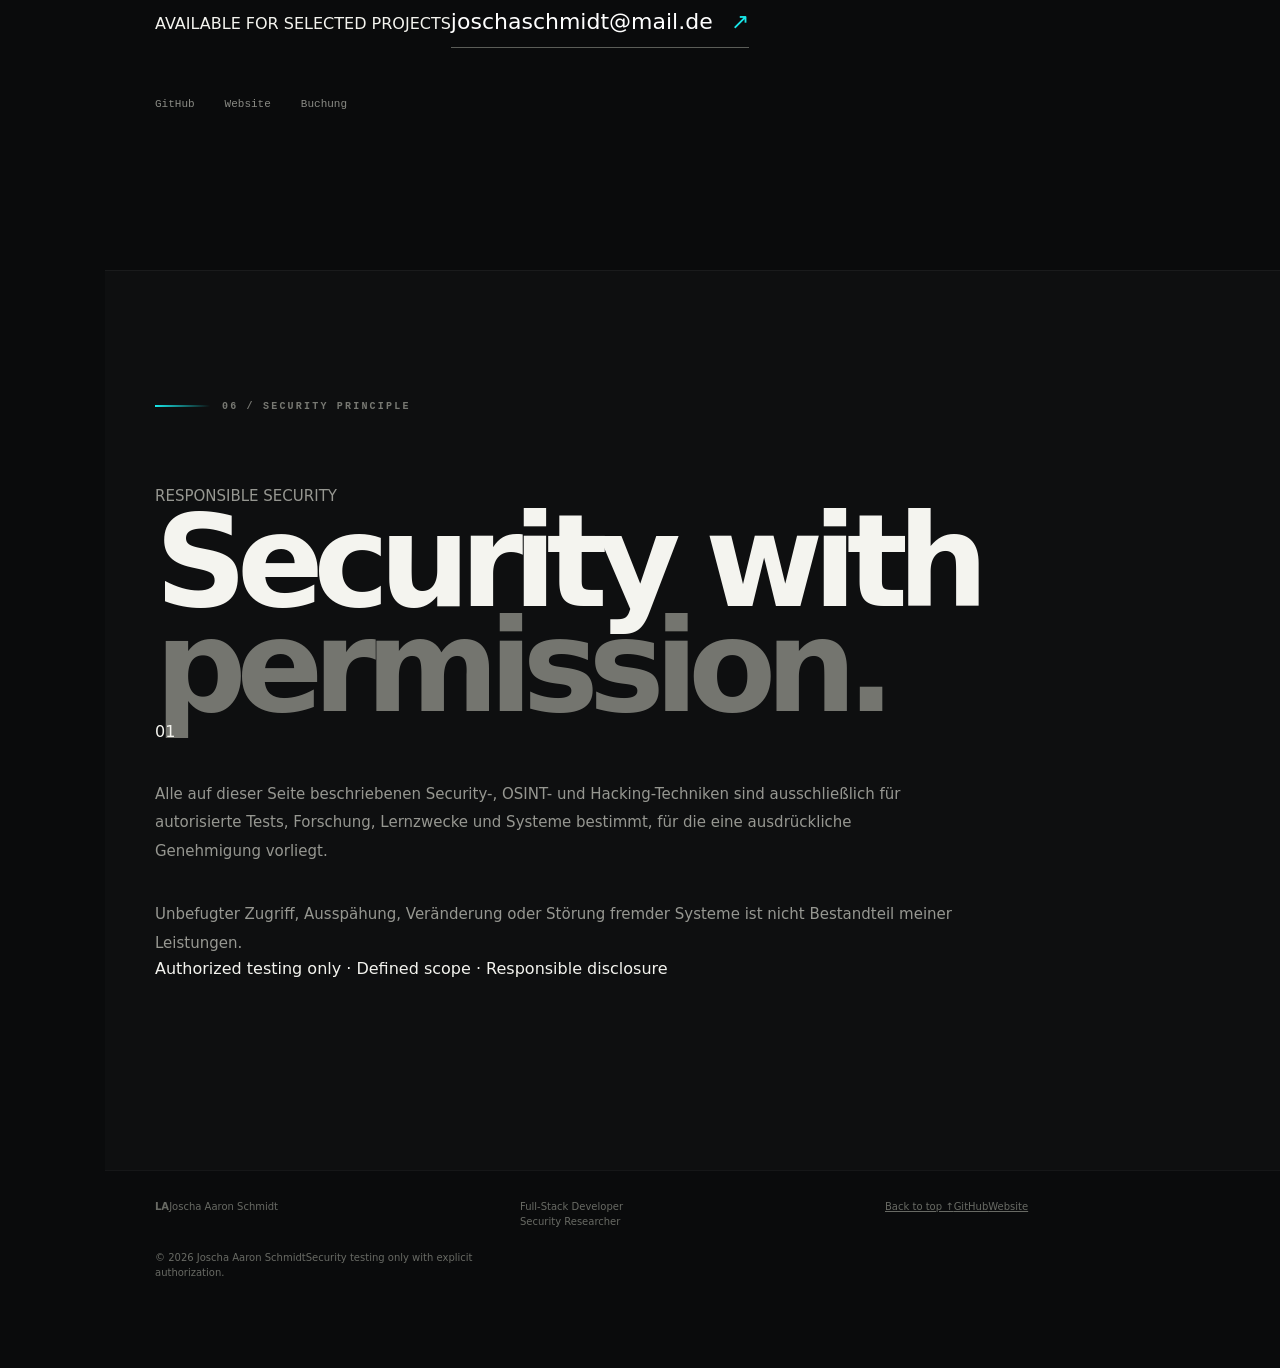
==== commit 34883ab3: "design: rebuild portfolio hierarchy and premium footer" ====
--- a/index.html
+++ b/index.html
@@ -1,17 +1,30 @@
 <!doctype html>
 <html lang="de">
 <head>
-<meta charset="utf-8"><meta name="viewport" content="width=device-width,initial-scale=1"><meta name="theme-color" content="#0a0b0c"><meta name="description" content="Joscha Aaron Schmidt — Full-Stack Developer & Security Researcher. Webentwicklung, OSINT, Linux, Cloud und Cybersecurity."><meta name="author" content="Joscha Aaron Schmidt"><meta property="og:title" content="Joscha Aaron Schmidt — Full-Stack Developer & Security Researcher"><meta property="og:description" content="Webentwicklung, Cybersecurity, OSINT, Linux, Cloud und technische Projekte."><meta property="og:type" content="website"><title>Joscha Aaron Schmidt — Full-Stack Developer & Security Researcher</title><link rel="stylesheet" href="style.css">
+<meta charset="utf-8">
+<meta name="viewport" content="width=device-width,initial-scale=1">
+<meta name="theme-color" content="#0b0d0d">
+<meta name="description" content="Joscha Aaron Schmidt — Full-Stack Developer, Security Researcher und OSINT-Spezialist. Webentwicklung, Cloud, Linux, Netzwerke und technische Projekte.">
+<meta name="author" content="Joscha Aaron Schmidt">
+<meta property="og:title" content="Joscha Aaron Schmidt — Developer & Security Researcher">
+<meta property="og:description" content="Webentwicklung, Cloud, Cybersecurity, OSINT, Linux und technische Projekte.">
+<meta property="og:type" content="website">
+<title>Joscha Aaron Schmidt — Developer & Security Researcher</title>
+<link rel="stylesheet" href="style.css">
 </head>
 <body>
 <div class="loader" aria-hidden="true"><span>LA</span></div><div class="grain" aria-hidden="true"></div>
-<aside class="sidebar"><a class="logo" href="#home" aria-label="Startseite">LA</a><nav class="side-nav" aria-label="Navigation"><a class="active" href="#projects"><span>Projects</span></a><a href="#details"><span>Details</span></a><a href="#articles"><span>Articles</span></a><a href="#contact"><span>Contact</span></a></nav><div class="socials"><a href="https://github.com/linuxaaron" target="_blank" rel="noopener noreferrer" aria-label="GitHub">GH</a><a href="https://www.linkedin.com/" target="_blank" rel="noopener noreferrer" aria-label="LinkedIn">in</a><a href="https://x.com/" target="_blank" rel="noopener noreferrer" aria-label="X">X</a></div></aside>
-<button class="theme-toggle" type="button" aria-label="Farbschema wechseln">◐</button><button class="mobile-menu" type="button" aria-label="Menü öffnen" aria-expanded="false">☰</button>
+<aside class="sidebar"><a class="logo" href="#home" aria-label="Startseite">LA</a><nav class="side-nav" aria-label="Navigation"><a class="active" href="#projects"><span>Projects</span></a><a href="#details"><span>Details</span></a><a href="#articles"><span>Articles</span></a><a href="#about"><span>About</span></a><a href="#contact"><span>Contact</span></a></nav><div class="socials"><a href="https://github.com/linuxaaron" target="_blank" rel="noopener noreferrer">GH</a><a href="https://www.linkedin.com/" target="_blank" rel="noopener noreferrer">in</a><a href="https://x.com/" target="_blank" rel="noopener noreferrer">X</a></div></aside>
+<button class="theme-toggle" type="button" aria-label="Farbschema wechseln">◐</button><button class="mobile-menu" type="button" aria-label="Menü öffnen" aria-expanded="false"><span></span><span></span></button>
 <main id="home">
-<section class="intro screen" aria-labelledby="intro-title"><div class="intro-name"><span>JOSCHA AARON SCHMIDT</span></div><div class="intro-center"><p class="micro">FULL-STACK DEVELOPER · SECURITY RESEARCHER</p><h1 id="intro-title">I build<br><em>technical</em> things.</h1><p class="intro-copy">Webentwicklung, Cybersecurity, OSINT, Linux und Cloud. Ich entwickle digitale Lösungen, analysiere komplexe technische Probleme und setze Ideen praktisch um.</p><a class="text-link" href="#projects">→ Projekte ansehen</a></div><div class="scroll-hint"><span></span><small>Scroll</small></div><div class="vertical-word">LINUX_AARON</div></section>
-<section id="projects" class="section projects"><div class="section-title"><span class="line"></span><span>01 / PROJECTS</span></div><div class="section-grid"><div class="section-copy"><h2>Selected<br><em>work.</em></h2><p>Eigene Projekte aus Webentwicklung, Security, OSINT und Linux. Jedes Projekt ist ein praktischer Teil meines technischen Portfolios.</p></div><div class="project-list"><a class="project project-main" href="https://linuxaaron.dpdns.org" target="_blank" rel="noopener noreferrer"><div class="project-art art-cyber"><span>LINUX<br>AARON</span><i>WEB / SECURITY</i></div><div class="project-meta"><small>01 / WEB</small><h3>Linux Aaron</h3><p>Persönlicher technischer Webauftritt mit News, Blog, Projekten, digitalen Produkten und Security-Themen.</p><b>Open project ↗</b></div></a><a class="project" href="https://github.com/linuxaaron/web-osint" target="_blank" rel="noopener noreferrer"><div class="project-art art-osint"><span>OSINT</span><i>RESEARCH / ANALYSIS</i></div><div class="project-meta"><small>02 / SECURITY</small><h3>Web OSINT</h3><p>Werkzeuge und Workflows für technische Webanalyse und strukturierte Recherche.</p><b>GitHub ↗</b></div></a><a class="project" href="https://github.com/linuxaaron/malware-analyzer" target="_blank" rel="noopener noreferrer"><div class="project-art art-malware"><span>ANALYZE</span><i>SECURITY / CODE</i></div><div class="project-meta"><small>03 / SECURITY</small><h3>Malware Analyzer</h3><p>Technische Analyse verdächtiger Dateien und Security-Indikatoren.</p><b>GitHub ↗</b></div></a></div></div></section>
+<section class="intro screen"><div class="intro-name"><span>JOSCHA AARON SCHMIDT</span></div><div class="intro-center"><p class="micro">FULL-STACK DEVELOPER · SECURITY RESEARCHER</p><h1>I build<br><em>technical</em> things.</h1><p class="intro-copy">Webentwicklung, Cybersecurity, OSINT, Linux und Cloud. Ich entwickle digitale Lösungen, analysiere komplexe technische Probleme und setze Ideen praktisch um.</p><a class="text-link" href="#projects">→ Projekte ansehen</a></div><div class="scroll-hint"><span></span><small>Scroll</small></div><div class="vertical-word">LINUX_AARON</div></section>
+<section id="projects" class="section projects"><div class="section-title"><span class="line"></span><span>01 / PROJECTS</span></div><div class="section-grid"><div class="section-copy"><h2>Selected<br><em>work.</em></h2><p>Eigene Projekte aus Webentwicklung, Security, OSINT und Linux. Praktische Arbeit statt theoretischer Schlagworte.</p></div><div class="project-list">
+<a class="project project-main" href="https://linuxaaron.dpdns.org" target="_blank" rel="noopener noreferrer"><div class="project-art art-cyber"><span>LINUX<br>AARON</span><i>WEB / SECURITY</i></div><div class="project-meta"><small>01 / WEB</small><h3>Linux Aaron</h3><p>Persönlicher technischer Webauftritt mit News, Blog, Projekten, digitalen Produkten und Security-Themen.</p><b>Open project ↗</b></div></a>
+<a class="project" href="https://github.com/linuxaaron/malware-analyzer" target="_blank" rel="noopener noreferrer"><div class="project-art art-malware"><span>ANALYZE</span><i>SECURITY / CODE</i></div><div class="project-meta"><small>02 / SECURITY</small><h3>Malware Analyzer</h3><p>Technische Analyse verdächtiger Dateien und Security-Indikatoren.</p><b>GitHub ↗</b></div></a>
+<a class="project" href="https://github.com/linuxaaron" target="_blank" rel="noopener noreferrer"><div class="project-art art-osint"><span>OSINT</span><i>RESEARCH / ANALYSIS</i></div><div class="project-meta"><small>03 / OPEN SOURCE</small><h3>Research & Tools</h3><p>Recherche, Automatisierung, Webanalyse und eigene technische Experimente.</p><b>GitHub ↗</b></div></a>
+</div></div></section>
 <section id="details" class="section details"><div class="section-title"><span class="line"></span><span>02 / DETAILS</span></div><div class="details-layout"><div><h2>What I<br><em>work with.</em></h2><p class="large-copy">Ich arbeite über den gesamten technischen Stack hinweg. Von Browser und Frontend über Datenbanken und Backend bis zu Cloud, Linux, Netzwerken und Security.</p><a class="text-link" href="#contact">→ Kontakt aufnehmen</a></div><div class="skills">
-<div class="skill-block"><h3>Programming languages</h3><div class="skill-tags"><span>Python</span><span>Rust</span><span>JavaScript</span><span>TypeScript</span><span>Go</span><span>C</span><span>C++</span><span>C#</span><span>Java</span><span>Kotlin</span><span>Swift</span><span>Objective-C</span><span>Ruby</span><span>PHP</span><span>Perl</span><span>Lua</span><span>R</span><span>Dart</span><span>Scala</span><span>Elixir</span><span>Erlang</span><span>Haskell</span><span>Julia</span><span>Groovy</span><span>Fortran</span><span>COBOL</span><span>Pascal</span><span>Assembly</span><span>Shell</span><span>Bash</span><span>PowerShell</span><span>SQL</span><span>HTML</span><span>CSS</span></div></div>
+<div class="skill-block"><h3>Programming languages</h3><div class="skill-tags"><span>Python</span><span>Rust</span><span>JavaScript</span><span>TypeScript</span><span>Go</span><span>C</span><span>C++</span><span>C#</span><span>Java</span><span>Kotlin</span><span>Swift</span><span>Objective-C</span><span>Ruby</span><span>PHP</span><span>Perl</span><span>Lua</span><span>R</span><span>Dart</span><span>Scala</span><span>Elixir</span><span>Erlang</span><span>Haskell</span><span>Julia</span><span>Groovy</span><span>Fortran</span><span>COBOL</span><span>Pascal</span><span>Assembly</span><span>Shell</span><span>Bash</span><span>PowerShell</span><span>SQL</span><span>HTML</span><span>CSS</span></div><p class="skill-note">Kernfokus: Python, Rust, JavaScript, Go, HTML, CSS, PHP und SQL.</p></div>
 <div class="skill-block"><h3>Web & application</h3><div class="skill-tags"><span>Next.js</span><span>React</span><span>Node.js</span><span>Express</span><span>REST APIs</span><span>GraphQL</span><span>WebSockets</span><span>Responsive Design</span><span>Browser DevTools</span><span>Tailwind CSS</span><span>Vite</span><span>Webpack</span></div></div>
 <div class="skill-block"><h3>Cloud & infrastructure</h3><div class="skill-tags"><span>Vercel</span><span>Cloudflare</span><span>Oracle Cloud</span><span>Microsoft Azure</span><span>AWS</span><span>Docker</span><span>Docker Compose</span><span>Git</span><span>GitHub</span><span>GitHub Actions</span><span>CI/CD</span><span>DNS</span><span>Linux Server</span><span>Reverse Proxy</span></div></div>
 <div class="skill-block"><h3>Operating systems</h3><div class="skill-tags"><span>Linux</span><span>Windows</span><span>macOS</span><span>BSD</span><span>FreeBSD</span><span>OpenBSD</span><span>NetBSD</span><span>Debian</span><span>Ubuntu</span><span>Fedora</span><span>Parrot OS</span><span>Arch Linux</span><span>Unix</span></div></div>
@@ -20,8 +33,8 @@
 <div class="skill-block"><h3>Other technologies</h3><div class="skill-tags"><span>Crypto</span><span>Bitcoin</span><span>Mining</span><span>ASIC Infrastructure</span><span>Virtualization</span><span>Automation</span><span>Open Source</span><span>Technical Documentation</span><span>Creative Problem Solving</span></div></div>
 </div></div></section>
 <section id="articles" class="section articles"><div class="section-title"><span class="line"></span><span>03 / ARTICLES</span></div><div class="article-layout"><div><h2>Notes,<br><em>research & ideas.</em></h2><p>Technische Themen, die mich beschäftigen: Linux, Cybersecurity, OSINT, Webentwicklung und praktische Problemlösungen.</p></div><div class="article-list"><a href="https://linuxaaron.dpdns.org/blog" target="_blank" rel="noopener noreferrer"><small>LINUX / WEB</small><h3>Linux, Webentwicklung und technische Praxis</h3><span>Read more ↗</span></a><a href="https://linuxaaron.dpdns.org/news" target="_blank" rel="noopener noreferrer"><small>CYBERSECURITY</small><h3>Cyber News und Security Research</h3><span>Read more ↗</span></a><a href="https://github.com/linuxaaron" target="_blank" rel="noopener noreferrer"><small>OPEN SOURCE</small><h3>Code, Experimente und Projekte</h3><span>View GitHub ↗</span></a></div></div></section>
-<section class="section about-me"><div class="about-layout"><div><div class="section-title"><span class="line"></span><span>ABOUT ME</span></div><p class="about-text">Ich bin <strong>Joscha Aaron Schmidt</strong>. Meine Stärke liegt in OSINT, Recherche, technischem Verständnis und kreativem Denken. Ich arbeite mich schnell in komplexe Themen ein, verbinde Informationen aus unterschiedlichen Quellen und entwickle daraus praktikable Lösungen.</p><p class="about-text">Ich interessiere mich für Webentwicklung, Linux und Unix, Netzwerke, Cloud Computing und Cybersecurity. Dazu kommen eigene Projekte rund um Kryptowährungen und Mining-Infrastruktur.</p><a class="text-link" href="https://joschaschmidt.com" target="_blank" rel="noopener noreferrer">→ Meine Website</a></div><div class="portrait-card"><div class="portrait-placeholder"><span>LA</span></div><div class="portrait-word">MY<br>WORK</div></div></div></section>
-<section id="contact" class="section contact"><div class="contact-inner"><div class="section-title"><span class="line"></span><span>04 / CONTACT</span></div><h2>Have a<br><em>project?</em></h2><p>Du möchtest eine Landingpage, eine komplette Website oder ein technisches Webprojekt? Schreib mir kurz, was du vorhast.</p><a class="contact-link" href="mailto:joschaschmidt@mail.de">joschaschmidt@mail.de <span>↗</span></a><div class="contact-links"><a href="https://github.com/linuxaaron" target="_blank" rel="noopener noreferrer">GitHub</a><a href="https://joschaschmidt.com" target="_blank" rel="noopener noreferrer">Website</a><a href="https://linuxaaron.dpdns.org/buchung" target="_blank" rel="noopener noreferrer">Buchung</a></div></div></section>
-<section class="legal"><div class="section-title"><span class="line"></span><span>LEGAL / SECURITY</span></div><h2>Responsible<br><em>security.</em></h2><p>Alle auf dieser Seite beschriebenen Security-, OSINT- und Hacking-Techniken sind ausschließlich für autorisierte Tests, Forschung, Lernzwecke und Systeme bestimmt, für die eine ausdrückliche Genehmigung vorliegt. Unbefugter Zugriff, Ausspähung, Veränderung oder Störung fremder Systeme ist nicht Bestandteil meiner Leistungen.</p></section>
-<footer class="footer"><span>© 2026 Joscha Aaron Schmidt</span><span>Full-Stack Developer & Security Researcher</span><span>Security testing only with explicit authorization.</span></footer>
+<section id="about" class="section about-me"><div class="about-layout"><div><div class="section-title"><span class="line"></span><span>04 / ABOUT</span></div><p class="about-text">Ich bin <strong>Joscha Aaron Schmidt</strong>. Meine Stärke liegt in OSINT, Recherche, technischem Verständnis und kreativem Denken. Ich arbeite mich schnell in komplexe Themen ein, verbinde Informationen aus unterschiedlichen Quellen und entwickle daraus praktikable Lösungen.</p><p class="about-text">Ich interessiere mich für Webentwicklung, Linux und Unix, Netzwerke, Cloud Computing und Cybersecurity. Dazu kommen eigene Projekte rund um Kryptowährungen und Mining-Infrastruktur.</p><a class="text-link" href="https://joschaschmidt.com" target="_blank" rel="noopener noreferrer">→ Meine Website</a></div><div class="portrait-card"><div class="portrait-placeholder"><span>LA</span><div class="portrait-grid"></div></div><div class="portrait-word">MY<br>WORK</div></div></div></section>
+<section id="contact" class="section contact"><div class="contact-inner"><div class="section-title"><span class="line"></span><span>05 / CONTACT</span></div><div class="contact-grid"><div><h2>Let's build<br><em>something.</em></h2><p>Du möchtest eine Landingpage, eine komplette Website oder ein technisches Webprojekt? Schreib mir kurz, was du vorhast.</p></div><div class="contact-card"><span class="card-label">AVAILABLE FOR SELECTED PROJECTS</span><a class="contact-link" href="mailto:joschaschmidt@mail.de">joschaschmidt@mail.de <span>↗</span></a><div class="contact-links"><a href="https://github.com/linuxaaron" target="_blank" rel="noopener noreferrer">GitHub</a><a href="https://joschaschmidt.com" target="_blank" rel="noopener noreferrer">Website</a><a href="https://linuxaaron.dpdns.org/buchung" target="_blank" rel="noopener noreferrer">Buchung</a></div></div></div></div></section>
+<section class="section legal"><div class="section-title"><span class="line"></span><span>06 / SECURITY PRINCIPLE</span></div><div class="legal-grid"><div><p class="eyebrow">RESPONSIBLE SECURITY</p><h2>Security with<br><em>permission.</em></h2></div><div class="legal-card"><div class="legal-mark">01</div><p>Alle auf dieser Seite beschriebenen Security-, OSINT- und Hacking-Techniken sind ausschließlich für autorisierte Tests, Forschung, Lernzwecke und Systeme bestimmt, für die eine ausdrückliche Genehmigung vorliegt.</p><p>Unbefugter Zugriff, Ausspähung, Veränderung oder Störung fremder Systeme ist nicht Bestandteil meiner Leistungen.</p><div class="legal-rule"></div><span>Authorized testing only · Defined scope · Responsible disclosure</span></div></div></section>
+<footer class="footer"><div class="footer-brand"><strong>LA</strong><span>Joscha Aaron Schmidt</span></div><div class="footer-role">Full-Stack Developer<br>Security Researcher</div><div class="footer-links"><a href="#home">Back to top ↑</a><a href="https://github.com/linuxaaron" target="_blank" rel="noopener noreferrer">GitHub</a><a href="https://joschaschmidt.com" target="_blank" rel="noopener noreferrer">Website</a></div><div class="footer-bottom"><span>© 2026 Joscha Aaron Schmidt</span><span>Security testing only with explicit authorization.</span></div></footer>
 </main><script src="script.js"></script></body></html>
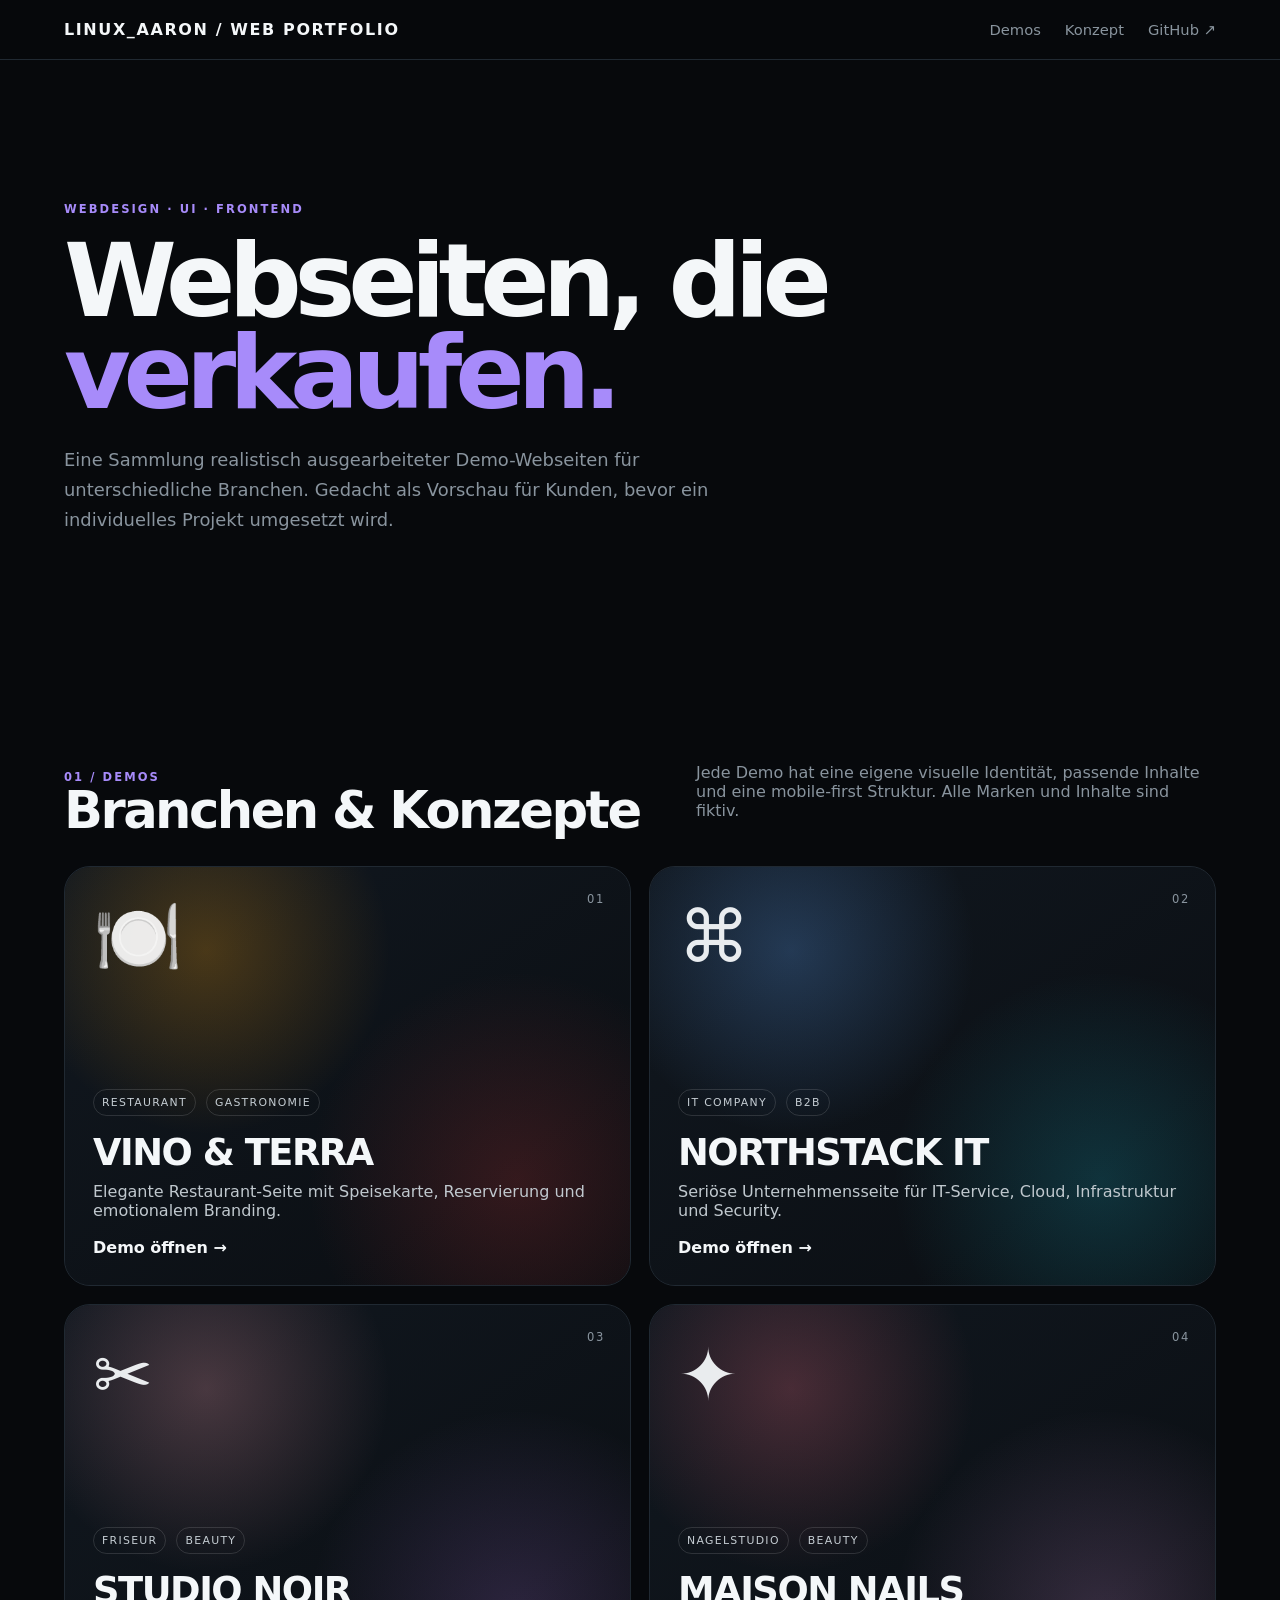
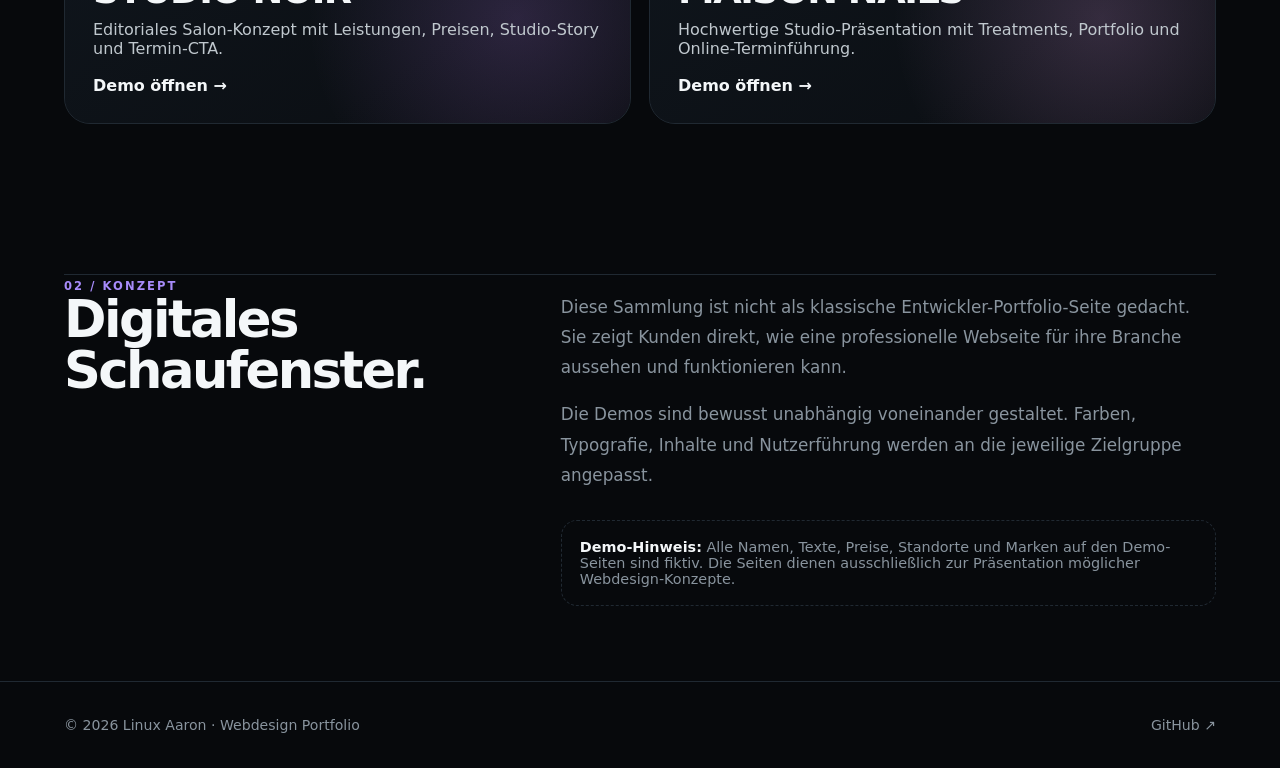
==== commit 6855ede6: "Turn portfolio into client webdesign showcase" ====
--- a/index.html
+++ b/index.html
@@ -1,40 +1 @@
-<!doctype html>
-<html lang="de">
-<head>
-<meta charset="utf-8">
-<meta name="viewport" content="width=device-width,initial-scale=1">
-<meta name="theme-color" content="#0b0d0d">
-<meta name="description" content="Joscha Aaron Schmidt — Full-Stack Developer, Security Researcher und OSINT-Spezialist. Webentwicklung, Cloud, Linux, Netzwerke und technische Projekte.">
-<meta name="author" content="Joscha Aaron Schmidt">
-<meta property="og:title" content="Joscha Aaron Schmidt — Developer & Security Researcher">
-<meta property="og:description" content="Webentwicklung, Cloud, Cybersecurity, OSINT, Linux und technische Projekte.">
-<meta property="og:type" content="website">
-<title>Joscha Aaron Schmidt — Developer & Security Researcher</title>
-<link rel="stylesheet" href="style.css">
-</head>
-<body>
-<div class="loader" aria-hidden="true"><span>LA</span></div><div class="grain" aria-hidden="true"></div>
-<aside class="sidebar"><a class="logo" href="#home" aria-label="Startseite">LA</a><nav class="side-nav" aria-label="Navigation"><a class="active" href="#projects"><span>Projects</span></a><a href="#details"><span>Details</span></a><a href="#articles"><span>Articles</span></a><a href="#about"><span>About</span></a><a href="#contact"><span>Contact</span></a></nav><div class="socials"><a href="https://github.com/linuxaaron" target="_blank" rel="noopener noreferrer">GH</a><a href="https://www.linkedin.com/" target="_blank" rel="noopener noreferrer">in</a><a href="https://x.com/" target="_blank" rel="noopener noreferrer">X</a></div></aside>
-<button class="theme-toggle" type="button" aria-label="Farbschema wechseln">◐</button><button class="mobile-menu" type="button" aria-label="Menü öffnen" aria-expanded="false"><span></span><span></span></button>
-<main id="home">
-<section class="intro screen"><div class="intro-name"><span>JOSCHA AARON SCHMIDT</span></div><div class="intro-center"><p class="micro">FULL-STACK DEVELOPER · SECURITY RESEARCHER</p><h1>I build<br><em>technical</em> things.</h1><p class="intro-copy">Webentwicklung, Cybersecurity, OSINT, Linux und Cloud. Ich entwickle digitale Lösungen, analysiere komplexe technische Probleme und setze Ideen praktisch um.</p><a class="text-link" href="#projects">→ Projekte ansehen</a></div><div class="scroll-hint"><span></span><small>Scroll</small></div><div class="vertical-word">LINUX_AARON</div></section>
-<section id="projects" class="section projects"><div class="section-title"><span class="line"></span><span>01 / PROJECTS</span></div><div class="section-grid"><div class="section-copy"><h2>Selected<br><em>work.</em></h2><p>Eigene Projekte aus Webentwicklung, Security, OSINT und Linux. Praktische Arbeit statt theoretischer Schlagworte.</p></div><div class="project-list">
-<a class="project project-main" href="https://linuxaaron.dpdns.org" target="_blank" rel="noopener noreferrer"><div class="project-art art-cyber"><span>LINUX<br>AARON</span><i>WEB / SECURITY</i></div><div class="project-meta"><small>01 / WEB</small><h3>Linux Aaron</h3><p>Persönlicher technischer Webauftritt mit News, Blog, Projekten, digitalen Produkten und Security-Themen.</p><b>Open project ↗</b></div></a>
-<a class="project" href="https://github.com/linuxaaron/malware-analyzer" target="_blank" rel="noopener noreferrer"><div class="project-art art-malware"><span>ANALYZE</span><i>SECURITY / CODE</i></div><div class="project-meta"><small>02 / SECURITY</small><h3>Malware Analyzer</h3><p>Technische Analyse verdächtiger Dateien und Security-Indikatoren.</p><b>GitHub ↗</b></div></a>
-<a class="project" href="https://github.com/linuxaaron" target="_blank" rel="noopener noreferrer"><div class="project-art art-osint"><span>OSINT</span><i>RESEARCH / ANALYSIS</i></div><div class="project-meta"><small>03 / OPEN SOURCE</small><h3>Research & Tools</h3><p>Recherche, Automatisierung, Webanalyse und eigene technische Experimente.</p><b>GitHub ↗</b></div></a>
-</div></div></section>
-<section id="details" class="section details"><div class="section-title"><span class="line"></span><span>02 / DETAILS</span></div><div class="details-layout"><div><h2>What I<br><em>work with.</em></h2><p class="large-copy">Ich arbeite über den gesamten technischen Stack hinweg. Von Browser und Frontend über Datenbanken und Backend bis zu Cloud, Linux, Netzwerken und Security.</p><a class="text-link" href="#contact">→ Kontakt aufnehmen</a></div><div class="skills">
-<div class="skill-block"><h3>Programming languages</h3><div class="skill-tags"><span>Python</span><span>Rust</span><span>JavaScript</span><span>TypeScript</span><span>Go</span><span>C</span><span>C++</span><span>C#</span><span>Java</span><span>Kotlin</span><span>Swift</span><span>Objective-C</span><span>Ruby</span><span>PHP</span><span>Perl</span><span>Lua</span><span>R</span><span>Dart</span><span>Scala</span><span>Elixir</span><span>Erlang</span><span>Haskell</span><span>Julia</span><span>Groovy</span><span>Fortran</span><span>COBOL</span><span>Pascal</span><span>Assembly</span><span>Shell</span><span>Bash</span><span>PowerShell</span><span>SQL</span><span>HTML</span><span>CSS</span></div><p class="skill-note">Kernfokus: Python, Rust, JavaScript, Go, HTML, CSS, PHP und SQL.</p></div>
-<div class="skill-block"><h3>Web & application</h3><div class="skill-tags"><span>Next.js</span><span>React</span><span>Node.js</span><span>Express</span><span>REST APIs</span><span>GraphQL</span><span>WebSockets</span><span>Responsive Design</span><span>Browser DevTools</span><span>Tailwind CSS</span><span>Vite</span><span>Webpack</span></div></div>
-<div class="skill-block"><h3>Cloud & infrastructure</h3><div class="skill-tags"><span>Vercel</span><span>Cloudflare</span><span>Oracle Cloud</span><span>Microsoft Azure</span><span>AWS</span><span>Docker</span><span>Docker Compose</span><span>Git</span><span>GitHub</span><span>GitHub Actions</span><span>CI/CD</span><span>DNS</span><span>Linux Server</span><span>Reverse Proxy</span></div></div>
-<div class="skill-block"><h3>Operating systems</h3><div class="skill-tags"><span>Linux</span><span>Windows</span><span>macOS</span><span>BSD</span><span>FreeBSD</span><span>OpenBSD</span><span>NetBSD</span><span>Debian</span><span>Ubuntu</span><span>Fedora</span><span>Parrot OS</span><span>Arch Linux</span><span>Unix</span></div></div>
-<div class="skill-block"><h3>Security, OSINT & networking</h3><div class="skill-tags"><span>OSINT</span><span>Burp Suite</span><span>Nmap</span><span>Wireshark</span><span>OWASP</span><span>Web Security</span><span>Network Analysis</span><span>DNS Analysis</span><span>WHOIS</span><span>Metadata Analysis</span><span>Technical Research</span><span>Social Media Research</span><span>Browser Security</span><span>Linux Security</span></div></div>
-<div class="skill-block"><h3>Databases & data</h3><div class="skill-tags"><span>SQL</span><span>PostgreSQL</span><span>MySQL</span><span>MariaDB</span><span>SQLite</span><span>MongoDB</span><span>Redis</span><span>Data Analysis</span></div></div>
-<div class="skill-block"><h3>Other technologies</h3><div class="skill-tags"><span>Crypto</span><span>Bitcoin</span><span>Mining</span><span>ASIC Infrastructure</span><span>Virtualization</span><span>Automation</span><span>Open Source</span><span>Technical Documentation</span><span>Creative Problem Solving</span></div></div>
-</div></div></section>
-<section id="articles" class="section articles"><div class="section-title"><span class="line"></span><span>03 / ARTICLES</span></div><div class="article-layout"><div><h2>Notes,<br><em>research & ideas.</em></h2><p>Technische Themen, die mich beschäftigen: Linux, Cybersecurity, OSINT, Webentwicklung und praktische Problemlösungen.</p></div><div class="article-list"><a href="https://linuxaaron.dpdns.org/blog" target="_blank" rel="noopener noreferrer"><small>LINUX / WEB</small><h3>Linux, Webentwicklung und technische Praxis</h3><span>Read more ↗</span></a><a href="https://linuxaaron.dpdns.org/news" target="_blank" rel="noopener noreferrer"><small>CYBERSECURITY</small><h3>Cyber News und Security Research</h3><span>Read more ↗</span></a><a href="https://github.com/linuxaaron" target="_blank" rel="noopener noreferrer"><small>OPEN SOURCE</small><h3>Code, Experimente und Projekte</h3><span>View GitHub ↗</span></a></div></div></section>
-<section id="about" class="section about-me"><div class="about-layout"><div><div class="section-title"><span class="line"></span><span>04 / ABOUT</span></div><p class="about-text">Ich bin <strong>Joscha Aaron Schmidt</strong>. Meine Stärke liegt in OSINT, Recherche, technischem Verständnis und kreativem Denken. Ich arbeite mich schnell in komplexe Themen ein, verbinde Informationen aus unterschiedlichen Quellen und entwickle daraus praktikable Lösungen.</p><p class="about-text">Ich interessiere mich für Webentwicklung, Linux und Unix, Netzwerke, Cloud Computing und Cybersecurity. Dazu kommen eigene Projekte rund um Kryptowährungen und Mining-Infrastruktur.</p><a class="text-link" href="https://joschaschmidt.com" target="_blank" rel="noopener noreferrer">→ Meine Website</a></div><div class="portrait-card"><div class="portrait-placeholder"><span>LA</span><div class="portrait-grid"></div></div><div class="portrait-word">MY<br>WORK</div></div></div></section>
-<section id="contact" class="section contact"><div class="contact-inner"><div class="section-title"><span class="line"></span><span>05 / CONTACT</span></div><div class="contact-grid"><div><h2>Let's build<br><em>something.</em></h2><p>Du möchtest eine Landingpage, eine komplette Website oder ein technisches Webprojekt? Schreib mir kurz, was du vorhast.</p></div><div class="contact-card"><span class="card-label">AVAILABLE FOR SELECTED PROJECTS</span><a class="contact-link" href="mailto:joschaschmidt@mail.de">joschaschmidt@mail.de <span>↗</span></a><div class="contact-links"><a href="https://github.com/linuxaaron" target="_blank" rel="noopener noreferrer">GitHub</a><a href="https://joschaschmidt.com" target="_blank" rel="noopener noreferrer">Website</a><a href="https://linuxaaron.dpdns.org/buchung" target="_blank" rel="noopener noreferrer">Buchung</a></div></div></div></div></section>
-<section class="section legal"><div class="section-title"><span class="line"></span><span>06 / SECURITY PRINCIPLE</span></div><div class="legal-grid"><div><p class="eyebrow">RESPONSIBLE SECURITY</p><h2>Security with<br><em>permission.</em></h2></div><div class="legal-card"><div class="legal-mark">01</div><p>Alle auf dieser Seite beschriebenen Security-, OSINT- und Hacking-Techniken sind ausschließlich für autorisierte Tests, Forschung, Lernzwecke und Systeme bestimmt, für die eine ausdrückliche Genehmigung vorliegt.</p><p>Unbefugter Zugriff, Ausspähung, Veränderung oder Störung fremder Systeme ist nicht Bestandteil meiner Leistungen.</p><div class="legal-rule"></div><span>Authorized testing only · Defined scope · Responsible disclosure</span></div></div></section>
-<footer class="footer"><div class="footer-brand"><strong>LA</strong><span>Joscha Aaron Schmidt</span></div><div class="footer-role">Full-Stack Developer<br>Security Researcher</div><div class="footer-links"><a href="#home">Back to top ↑</a><a href="https://github.com/linuxaaron" target="_blank" rel="noopener noreferrer">GitHub</a><a href="https://joschaschmidt.com" target="_blank" rel="noopener noreferrer">Website</a></div><div class="footer-bottom"><span>© 2026 Joscha Aaron Schmidt</span><span>Security testing only with explicit authorization.</span></div></footer>
-</main><script src="script.js"></script></body></html>
+<!doctype html><html lang="de"><head><meta charset="utf-8"><meta name="viewport" content="width=device-width,initial-scale=1"><meta name="theme-color" content="#07090c"><meta name="description" content="GitHub Webdesign Portfolio — professionelle Demo-Webseiten für Unternehmen und lokale Dienstleister."><meta name="robots" content="index,follow"><title>Webdesign Portfolio — Linux Aaron</title><link rel="stylesheet" href="portfolio.css"></head><body><nav class="nav"><a class="brand" href="./">LINUX_AARON / WEB PORTFOLIO</a><div class="nav-links"><a href="#demos">Demos</a><a href="#about">Konzept</a><a href="https://github.com/linuxaaron" target="_blank" rel="noopener noreferrer">GitHub ↗</a></div></nav><main><header class="hero"><div class="wrap"><span class="eyebrow">Webdesign · UI · Frontend</span><h1>Webseiten, die<br><em>verkaufen.</em></h1><p>Eine Sammlung realistisch ausgearbeiteter Demo-Webseiten für unterschiedliche Branchen. Gedacht als Vorschau für Kunden, bevor ein individuelles Projekt umgesetzt wird.</p></div></header><section id="demos" class="section"><div class="wrap"><div class="section-head"><div><span class="eyebrow">01 / Demos</span><h2>Branchen & Konzepte</h2></div><p class="section-intro">Jede Demo hat eine eigene visuelle Identität, passende Inhalte und eine mobile-first Struktur. Alle Marken und Inhalte sind fiktiv.</p></div><div class="grid"><a class="demo-card restaurant" href="restaurant/"><span class="card-number">01</span><div class="card-icon">🍽️</div><div class="meta"><span>Restaurant</span><span>Gastronomie</span></div><h3>VINO & TERRA</h3><p>Elegante Restaurant-Seite mit Speisekarte, Reservierung und emotionalem Branding.</p><span class="card-link">Demo öffnen →</span></a><a class="demo-card it" href="it-company/"><span class="card-number">02</span><div class="card-icon">⌘</div><div class="meta"><span>IT Company</span><span>B2B</span></div><h3>NORTHSTACK IT</h3><p>Seriöse Unternehmensseite für IT-Service, Cloud, Infrastruktur und Security.</p><span class="card-link">Demo öffnen →</span></a><a class="demo-card hair" href="hairdresser/"><span class="card-number">03</span><div class="card-icon">✂</div><div class="meta"><span>Friseur</span><span>Beauty</span></div><h3>STUDIO NOIR</h3><p>Editoriales Salon-Konzept mit Leistungen, Preisen, Studio-Story und Termin-CTA.</p><span class="card-link">Demo öffnen →</span></a><a class="demo-card nails" href="nail-studio/"><span class="card-number">04</span><div class="card-icon">✦</div><div class="meta"><span>Nagelstudio</span><span>Beauty</span></div><h3>MAISON NAILS</h3><p>Hochwertige Studio-Präsentation mit Treatments, Portfolio und Online-Terminführung.</p><span class="card-link">Demo öffnen →</span></a></div></div></section><section id="about" class="section"><div class="wrap about"><div><span class="eyebrow">02 / Konzept</span><h2>Digitales<br>Schaufenster.</h2></div><div><p>Diese Sammlung ist nicht als klassische Entwickler-Portfolio-Seite gedacht. Sie zeigt Kunden direkt, wie eine professionelle Webseite für ihre Branche aussehen und funktionieren kann.</p><p>Die Demos sind bewusst unabhängig voneinander gestaltet. Farben, Typografie, Inhalte und Nutzerführung werden an die jeweilige Zielgruppe angepasst.</p><div class="note"><strong>Demo-Hinweis:</strong> Alle Namen, Texte, Preise, Standorte und Marken auf den Demo-Seiten sind fiktiv. Die Seiten dienen ausschließlich zur Präsentation möglicher Webdesign-Konzepte.</div></div></div></section></main><footer><div class="wrap footer-inner"><span>© 2026 Linux Aaron · Webdesign Portfolio</span><a href="https://github.com/linuxaaron" target="_blank" rel="noopener noreferrer">GitHub ↗</a></div></footer></body></html>
--- a/portfolio.css
+++ b/portfolio.css
@@ -0,0 +1 @@
+:root{--bg:#07090c;--surface:#10141a;--text:#f4f7f9;--muted:#89949e;--line:#202932;--accent:#8b5cf6}*{box-sizing:border-box}html{scroll-behavior:smooth}body{margin:0;background:var(--bg);color:var(--text);font-family:Inter,ui-sans-serif,system-ui,-apple-system,BlinkMacSystemFont,"Segoe UI",sans-serif}a{color:inherit;text-decoration:none}.nav{position:sticky;top:0;z-index:10;display:flex;justify-content:space-between;align-items:center;padding:20px 5vw;background:rgba(7,9,12,.82);backdrop-filter:blur(16px);border-bottom:1px solid var(--line)}.brand{font-weight:900;letter-spacing:.1em}.nav-links{display:flex;gap:24px;color:var(--muted);font-size:.92rem}.nav-links a:hover{color:var(--text)}.wrap{width:min(1180px,90vw);margin:auto}.hero{padding:110px 0 90px;min-height:68vh;display:flex;align-items:center}.eyebrow{font-size:.72rem;text-transform:uppercase;letter-spacing:.18em;color:#a78bfa;font-weight:800}.hero h1{font-size:clamp(3.5rem,8vw,8rem);line-height:.9;letter-spacing:-.07em;margin:18px 0 25px;max-width:950px}.hero h1 em{font-style:normal;color:#a78bfa}.hero p{max-width:700px;color:var(--muted);font-size:1.12rem;line-height:1.7}.section{padding:75px 0}.section-head{display:flex;justify-content:space-between;gap:30px;align-items:end;margin-bottom:30px}.section h2{font-size:clamp(2rem,4vw,3.6rem);letter-spacing:-.05em;line-height:1;margin:0}.section-intro{color:var(--muted);max-width:520px}.grid{display:grid;grid-template-columns:repeat(2,1fr);gap:18px}.demo-card{position:relative;min-height:420px;padding:28px;border:1px solid var(--line);border-radius:26px;overflow:hidden;background:var(--surface);display:flex;flex-direction:column;justify-content:flex-end;isolation:isolate;transition:transform .25s ease,border-color .25s ease}.demo-card:hover{transform:translateY(-5px);border-color:#3b4652}.demo-card:before{content:"";position:absolute;inset:0;z-index:-1;background:radial-gradient(circle at 25% 20%,var(--card-accent),transparent 34%),radial-gradient(circle at 80% 75%,var(--card-accent-2),transparent 38%),linear-gradient(145deg,#111820,#0a0d11)}.demo-card.restaurant{--card-accent:rgba(245,158,11,.25);--card-accent-2:rgba(239,68,68,.18)}.demo-card.it{--card-accent:rgba(96,165,250,.25);--card-accent-2:rgba(34,211,238,.18)}.demo-card.hair{--card-accent:rgba(253,164,175,.24);--card-accent-2:rgba(192,132,252,.18)}.demo-card.nails{--card-accent:rgba(251,113,133,.24);--card-accent-2:rgba(240,171,252,.18)}.card-number{font-size:.72rem;letter-spacing:.15em;color:var(--muted);position:absolute;top:25px;right:25px}.card-icon{font-size:4.5rem;margin-bottom:auto;opacity:.95}.demo-card h3{font-size:2.3rem;letter-spacing:-.04em;margin:0 0 8px}.demo-card p{color:#c0c8ce;max-width:520px;margin:0 0 18px}.card-link{font-weight:800}.meta{display:flex;gap:10px;flex-wrap:wrap;margin-bottom:15px}.meta span{font-size:.68rem;text-transform:uppercase;letter-spacing:.12em;border:1px solid rgba(255,255,255,.13);padding:6px 8px;border-radius:999px;color:#c5cdd3}.about{display:grid;grid-template-columns:.8fr 1.2fr;gap:60px;border-top:1px solid var(--line)}.about p{color:var(--muted);font-size:1.05rem;line-height:1.8}.note{margin-top:30px;padding:18px;border:1px dashed var(--line);border-radius:16px;color:var(--muted);font-size:.9rem}.note strong{color:var(--text)}footer{padding:35px 0;border-top:1px solid var(--line);color:var(--muted);font-size:.88rem}.footer-inner{display:flex;justify-content:space-between;gap:20px;flex-wrap:wrap}@media(max-width:800px){.nav-links{display:none}.hero{padding:80px 0 60px}.grid,.about{grid-template-columns:1fr}.demo-card{min-height:360px}.section-head{display:block}.section-intro{margin-top:15px}}
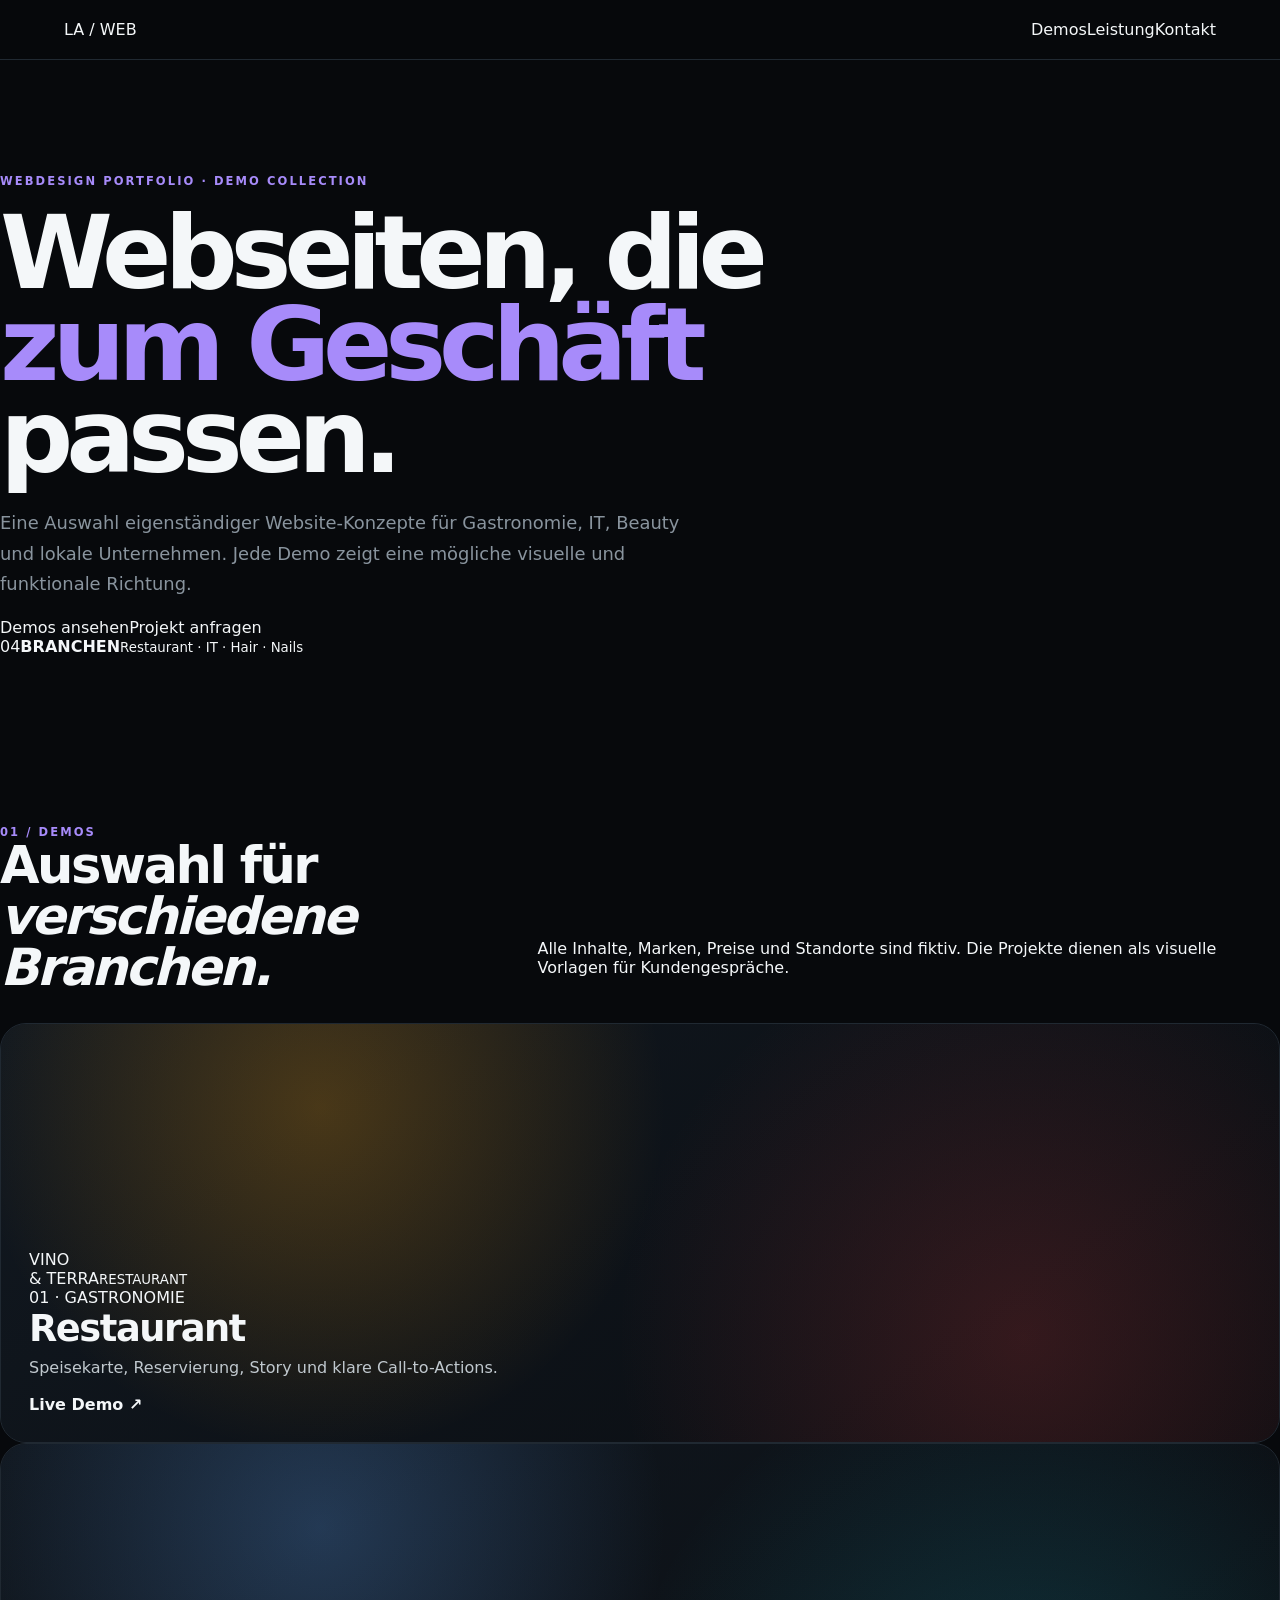
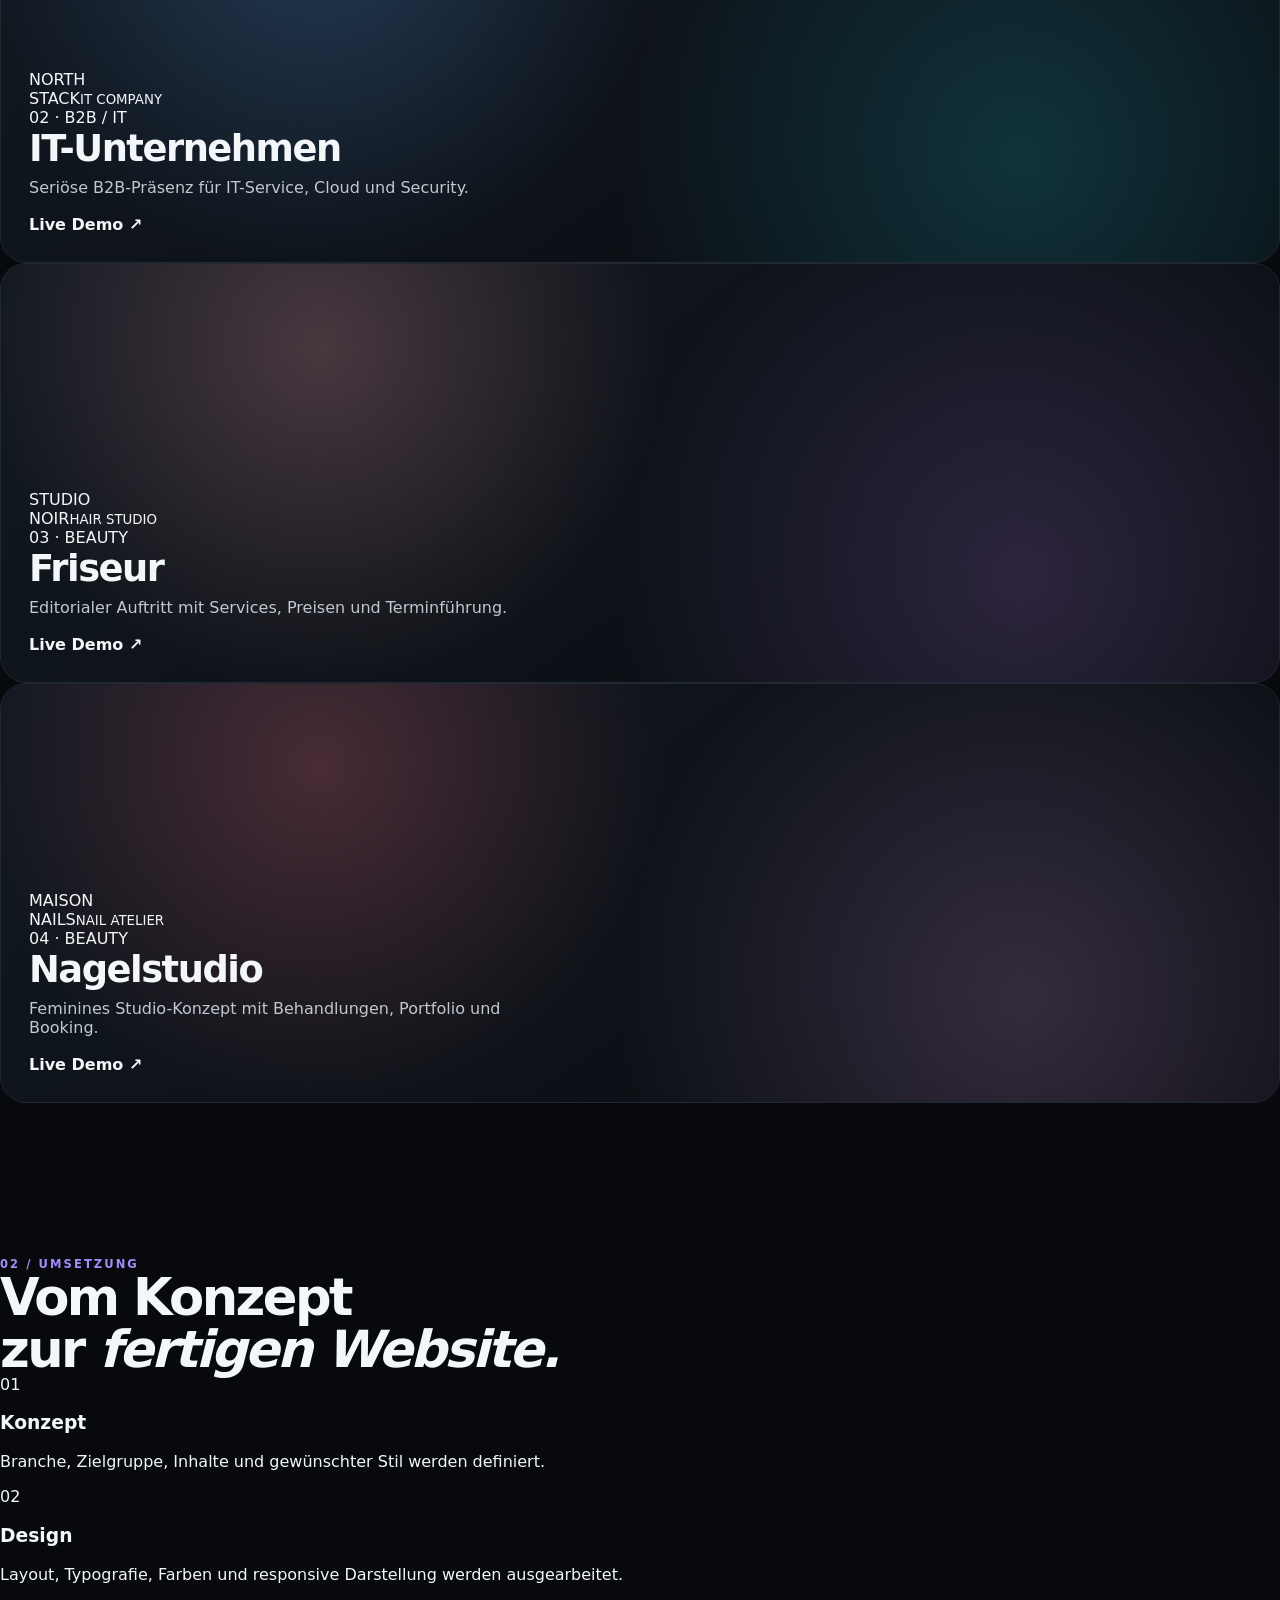
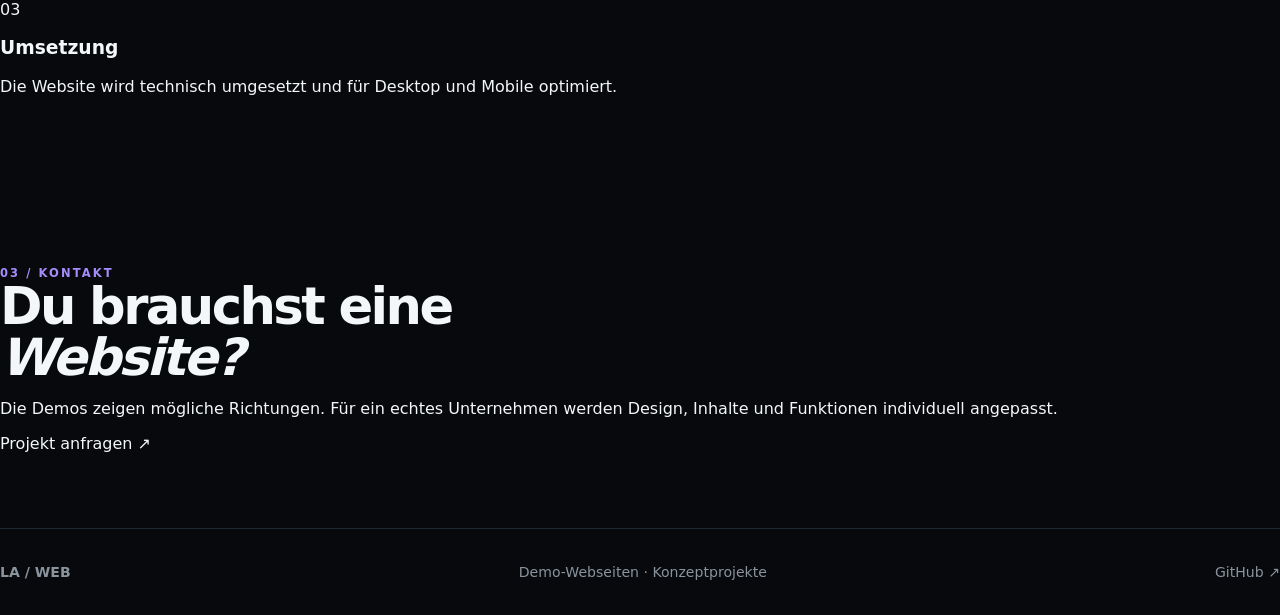
==== commit 5b39818f: "refactor: turn portfolio into web design demo showcase" ====
--- a/index.html
+++ b/index.html
@@ -1 +1,28 @@
-<!doctype html><html lang="de"><head><meta charset="utf-8"><meta name="viewport" content="width=device-width,initial-scale=1"><meta name="theme-color" content="#07090c"><meta name="description" content="GitHub Webdesign Portfolio — professionelle Demo-Webseiten für Unternehmen und lokale Dienstleister."><meta name="robots" content="index,follow"><title>Webdesign Portfolio — Linux Aaron</title><link rel="stylesheet" href="portfolio.css"></head><body><nav class="nav"><a class="brand" href="./">LINUX_AARON / WEB PORTFOLIO</a><div class="nav-links"><a href="#demos">Demos</a><a href="#about">Konzept</a><a href="https://github.com/linuxaaron" target="_blank" rel="noopener noreferrer">GitHub ↗</a></div></nav><main><header class="hero"><div class="wrap"><span class="eyebrow">Webdesign · UI · Frontend</span><h1>Webseiten, die<br><em>verkaufen.</em></h1><p>Eine Sammlung realistisch ausgearbeiteter Demo-Webseiten für unterschiedliche Branchen. Gedacht als Vorschau für Kunden, bevor ein individuelles Projekt umgesetzt wird.</p></div></header><section id="demos" class="section"><div class="wrap"><div class="section-head"><div><span class="eyebrow">01 / Demos</span><h2>Branchen & Konzepte</h2></div><p class="section-intro">Jede Demo hat eine eigene visuelle Identität, passende Inhalte und eine mobile-first Struktur. Alle Marken und Inhalte sind fiktiv.</p></div><div class="grid"><a class="demo-card restaurant" href="restaurant/"><span class="card-number">01</span><div class="card-icon">🍽️</div><div class="meta"><span>Restaurant</span><span>Gastronomie</span></div><h3>VINO & TERRA</h3><p>Elegante Restaurant-Seite mit Speisekarte, Reservierung und emotionalem Branding.</p><span class="card-link">Demo öffnen →</span></a><a class="demo-card it" href="it-company/"><span class="card-number">02</span><div class="card-icon">⌘</div><div class="meta"><span>IT Company</span><span>B2B</span></div><h3>NORTHSTACK IT</h3><p>Seriöse Unternehmensseite für IT-Service, Cloud, Infrastruktur und Security.</p><span class="card-link">Demo öffnen →</span></a><a class="demo-card hair" href="hairdresser/"><span class="card-number">03</span><div class="card-icon">✂</div><div class="meta"><span>Friseur</span><span>Beauty</span></div><h3>STUDIO NOIR</h3><p>Editoriales Salon-Konzept mit Leistungen, Preisen, Studio-Story und Termin-CTA.</p><span class="card-link">Demo öffnen →</span></a><a class="demo-card nails" href="nail-studio/"><span class="card-number">04</span><div class="card-icon">✦</div><div class="meta"><span>Nagelstudio</span><span>Beauty</span></div><h3>MAISON NAILS</h3><p>Hochwertige Studio-Präsentation mit Treatments, Portfolio und Online-Terminführung.</p><span class="card-link">Demo öffnen →</span></a></div></div></section><section id="about" class="section"><div class="wrap about"><div><span class="eyebrow">02 / Konzept</span><h2>Digitales<br>Schaufenster.</h2></div><div><p>Diese Sammlung ist nicht als klassische Entwickler-Portfolio-Seite gedacht. Sie zeigt Kunden direkt, wie eine professionelle Webseite für ihre Branche aussehen und funktionieren kann.</p><p>Die Demos sind bewusst unabhängig voneinander gestaltet. Farben, Typografie, Inhalte und Nutzerführung werden an die jeweilige Zielgruppe angepasst.</p><div class="note"><strong>Demo-Hinweis:</strong> Alle Namen, Texte, Preise, Standorte und Marken auf den Demo-Seiten sind fiktiv. Die Seiten dienen ausschließlich zur Präsentation möglicher Webdesign-Konzepte.</div></div></div></section></main><footer><div class="wrap footer-inner"><span>© 2026 Linux Aaron · Webdesign Portfolio</span><a href="https://github.com/linuxaaron" target="_blank" rel="noopener noreferrer">GitHub ↗</a></div></footer></body></html>+<!doctype html>
+<html lang="de">
+<head>
+<meta charset="utf-8">
+<meta name="viewport" content="width=device-width, initial-scale=1">
+<meta name="description" content="Webdesign-Portfolio von Joscha Aaron Schmidt — fertige Demo-Webseiten für verschiedene Branchen.">
+<title>Webdesign Portfolio — Joscha Aaron Schmidt</title>
+<link rel="stylesheet" href="portfolio.css">
+</head>
+<body>
+<header class="site-header">
+  <div class="container nav"><a class="logo" href="./">LA / WEB</a><nav aria-label="Hauptnavigation"><a href="#demos">Demos</a><a href="#process">Leistung</a><a href="#contact">Kontakt</a></nav></div>
+</header>
+<main>
+<section class="hero"><div class="container hero-grid"><div><span class="eyebrow">WEBDESIGN PORTFOLIO · DEMO COLLECTION</span><h1>Webseiten, die<br><em>zum Geschäft</em><br>passen.</h1><p>Eine Auswahl eigenständiger Website-Konzepte für Gastronomie, IT, Beauty und lokale Unternehmen. Jede Demo zeigt eine mögliche visuelle und funktionale Richtung.</p><div class="actions"><a class="btn primary" href="#demos">Demos ansehen</a><a class="btn" href="#contact">Projekt anfragen</a></div></div><div class="hero-card"><span>04</span><strong>BRANCHEN</strong><small>Restaurant · IT · Hair · Nails</small></div></div></section>
+<section id="demos" class="section"><div class="container"><div class="section-head"><div><span class="eyebrow">01 / DEMOS</span><h2>Auswahl für<br><em>verschiedene Branchen.</em></h2></div><p>Alle Inhalte, Marken, Preise und Standorte sind fiktiv. Die Projekte dienen als visuelle Vorlagen für Kundengespräche.</p></div>
+<div class="demo-grid">
+<a class="demo-card restaurant" href="./restaurant/"><div class="demo-visual"><span>VINO<br>& TERRA</span><small>RESTAURANT</small></div><div class="demo-info"><span>01 · GASTRONOMIE</span><h3>Restaurant</h3><p>Speisekarte, Reservierung, Story und klare Call-to-Actions.</p><b>Live Demo ↗</b></div></a>
+<a class="demo-card it" href="./it-company/"><div class="demo-visual"><span>NORTH<br>STACK</span><small>IT COMPANY</small></div><div class="demo-info"><span>02 · B2B / IT</span><h3>IT-Unternehmen</h3><p>Seriöse B2B-Präsenz für IT-Service, Cloud und Security.</p><b>Live Demo ↗</b></div></a>
+<a class="demo-card hair" href="./hairdresser/"><div class="demo-visual"><span>STUDIO<br>NOIR</span><small>HAIR STUDIO</small></div><div class="demo-info"><span>03 · BEAUTY</span><h3>Friseur</h3><p>Editorialer Auftritt mit Services, Preisen und Terminführung.</p><b>Live Demo ↗</b></div></a>
+<a class="demo-card nails" href="./nail-studio/"><div class="demo-visual"><span>MAISON<br>NAILS</span><small>NAIL ATELIER</small></div><div class="demo-info"><span>04 · BEAUTY</span><h3>Nagelstudio</h3><p>Feminines Studio-Konzept mit Behandlungen, Portfolio und Booking.</p><b>Live Demo ↗</b></div></a>
+</div></div></section>
+<section id="process" class="section process"><div class="container"><span class="eyebrow">02 / UMSETZUNG</span><div class="process-grid"><h2>Vom Konzept<br>zur <em>fertigen Website.</em></h2><div class="steps"><article><span>01</span><h3>Konzept</h3><p>Branche, Zielgruppe, Inhalte und gewünschter Stil werden definiert.</p></article><article><span>02</span><h3>Design</h3><p>Layout, Typografie, Farben und responsive Darstellung werden ausgearbeitet.</p></article><article><span>03</span><h3>Umsetzung</h3><p>Die Website wird technisch umgesetzt und für Desktop und Mobile optimiert.</p></article></div></div></div></section>
+<section id="contact" class="section contact"><div class="container contact-box"><div><span class="eyebrow">03 / KONTAKT</span><h2>Du brauchst eine<br><em>Website?</em></h2><p>Die Demos zeigen mögliche Richtungen. Für ein echtes Unternehmen werden Design, Inhalte und Funktionen individuell angepasst.</p></div><a class="btn primary" href="mailto:joschaschmidt@mail.de?subject=Website%20Projekt">Projekt anfragen ↗</a></div></section>
+</main>
+<footer><div class="container footer-inner"><strong>LA / WEB</strong><span>Demo-Webseiten · Konzeptprojekte</span><a href="https://github.com/linuxaaron/portfolio">GitHub ↗</a></div></footer>
+</body>
+</html>
